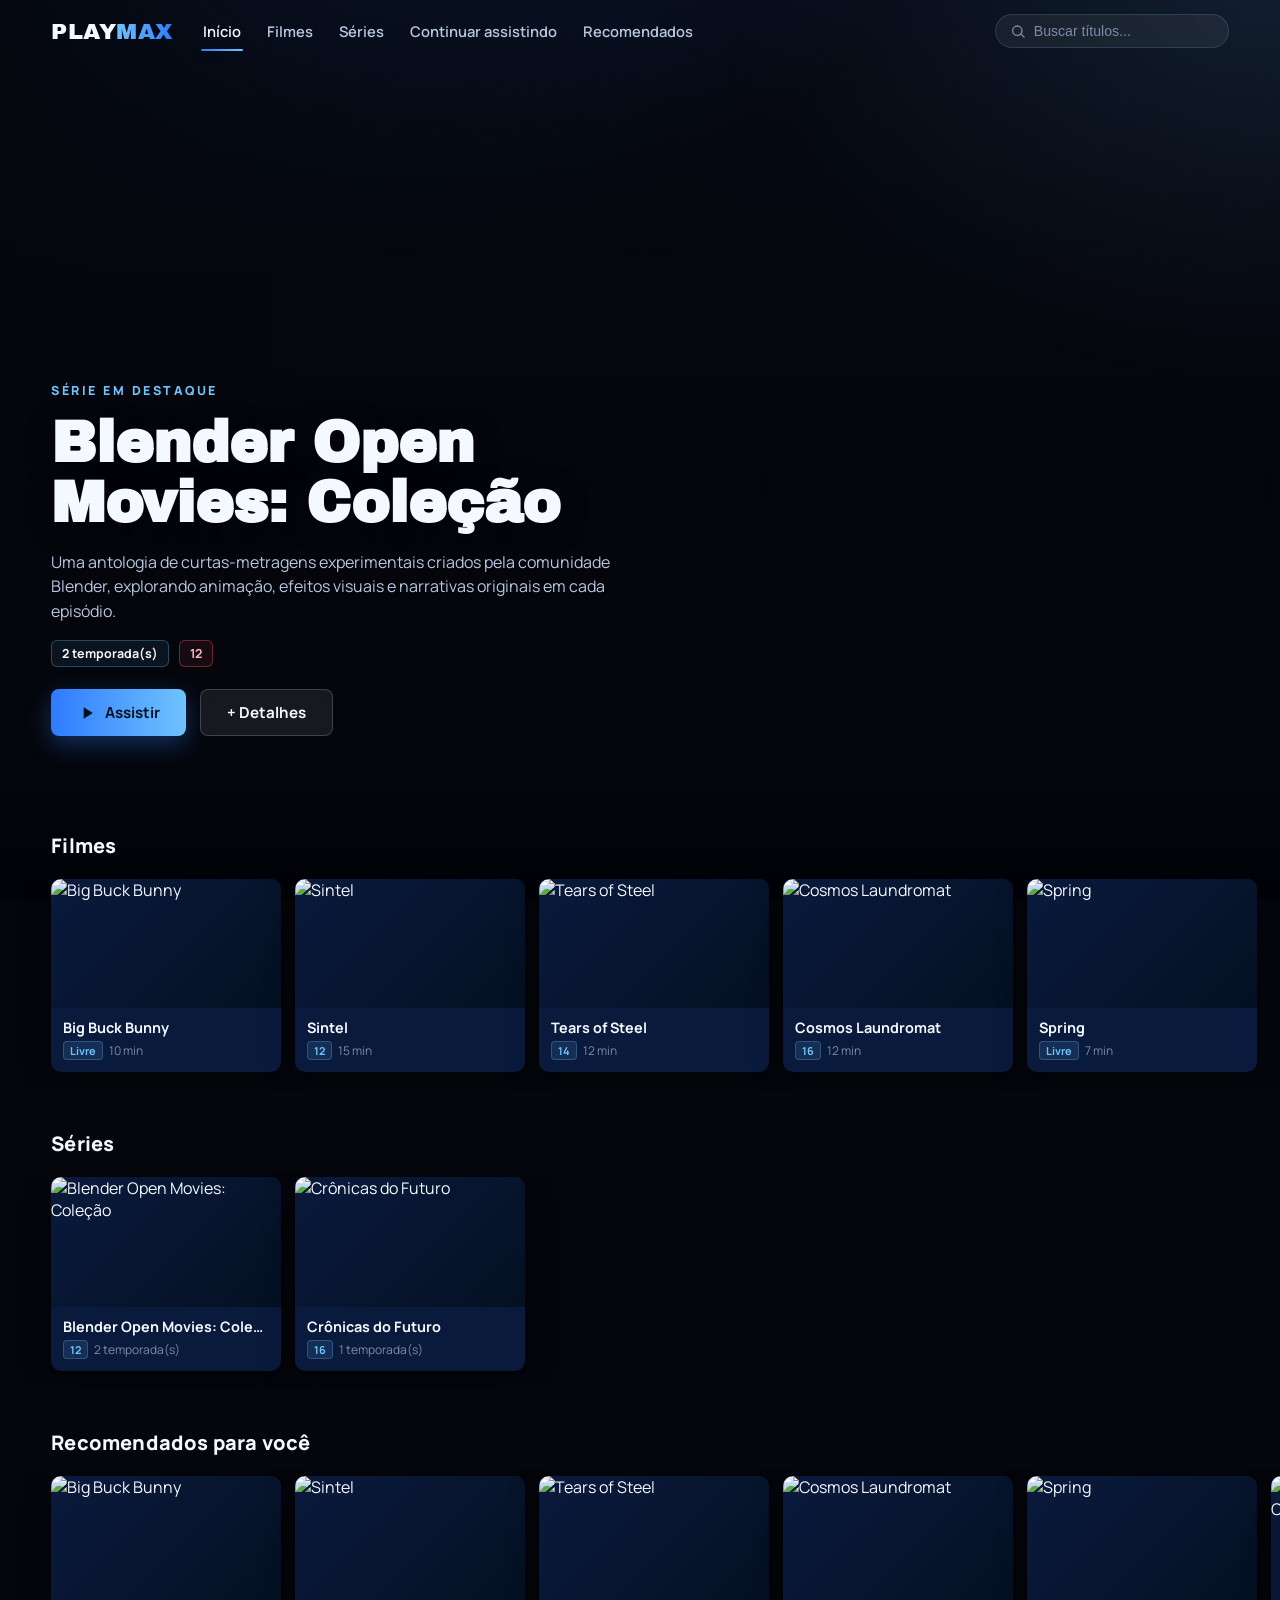
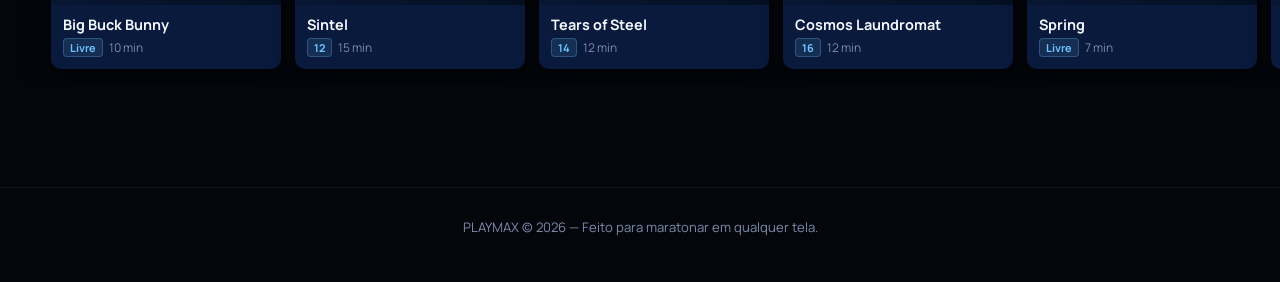
==== index.html @ ffc0e0c7 "Add files via upload" ====
<!DOCTYPE html>
<html lang="pt-BR">
<head>
<meta charset="UTF-8">
<meta name="viewport" content="width=device-width, initial-scale=1.0, viewport-fit=cover">
<title>PLAYMAX — Seu streaming</title>
<link rel="preconnect" href="https://fonts.googleapis.com">
<link rel="preconnect" href="https://fonts.gstatic.com" crossorigin>
<link href="https://fonts.googleapis.com/css2?family=Archivo+Black&family=Manrope:wght@400;500;600;700;800&display=swap" rel="stylesheet">
<link rel="stylesheet" href="style.css">
</head>
<body>

<!-- ===== HEADER ===== -->
<header class="header" id="header">
  <div class="header-inner">
    <div class="logo">PLAY<span>MAX</span></div>

    <nav class="nav" id="mainNav">
      <a href="#" class="nav-link active" data-target="home">Início</a>
      <a href="#" class="nav-link" data-target="filmes">Filmes</a>
      <a href="#" class="nav-link" data-target="series">Séries</a>
      <a href="#" class="nav-link" data-target="continuar">Continuar assistindo</a>
      <a href="#" class="nav-link" data-target="recomendados">Recomendados</a>
    </nav>

    <div class="header-actions">
      <div class="search-box">
        <svg viewBox="0 0 24 24" class="icon-search"><path d="M21 21l-4.35-4.35m1.35-5.15a7 7 0 11-14 0 7 7 0 0114 0z" stroke="currentColor" stroke-width="2" fill="none" stroke-linecap="round"/></svg>
        <input type="text" id="searchInput" placeholder="Buscar títulos...">
      </div>
      <button class="menu-toggle" id="menuToggle" aria-label="Abrir menu">
        <span></span><span></span><span></span>
      </button>
    </div>
  </div>
</header>

<!-- ===== HERO ===== -->
<section class="hero" id="hero">
  <div class="hero-bg" id="heroBg"></div>
  <div class="hero-gradient"></div>
  <div class="hero-content">
    <p class="hero-tag" id="heroTag">EM DESTAQUE</p>
    <h1 class="hero-title" id="heroTitle">Carregando...</h1>
    <p class="hero-desc" id="heroDesc"></p>
    <div class="hero-meta" id="heroMeta"></div>
    <div class="hero-buttons">
      <button class="btn btn-primary" id="heroPlayBtn">
        <svg viewBox="0 0 24 24" width="20" height="20"><path d="M8 5v14l11-7z" fill="currentColor"/></svg>
        Assistir
      </button>
      <button class="btn btn-secondary" id="heroInfoBtn">+ Detalhes</button>
    </div>
  </div>
</section>

<!-- ===== CONTEÚDO PRINCIPAL ===== -->
<main class="main">

  <section class="row-section" id="continuarSection" style="display:none;">
    <h2 class="row-title">Continuar assistindo</h2>
    <div class="row-track" id="rowContinuar"></div>
  </section>

  <section class="row-section" id="filmesSection">
    <h2 class="row-title">Filmes</h2>
    <div class="row-track" id="rowFilmes"></div>
  </section>

  <section class="row-section" id="seriesSection">
    <h2 class="row-title">Séries</h2>
    <div class="row-track" id="rowSeries"></div>
  </section>

  <section class="row-section" id="recomendadosSection">
    <h2 class="row-title">Recomendados para você</h2>
    <div class="row-track" id="rowRecomendados"></div>
  </section>

</main>

<footer class="footer">
  <p>PLAYMAX &copy; 2026 — Feito para maratonar em qualquer tela.</p>
</footer>

<!-- ===== MODAL DE DETALHES ===== -->
<div class="modal-overlay" id="detailModal">
  <div class="modal-box">
    <button class="modal-close" id="closeDetailModal">&times;</button>
    <div class="modal-banner" id="modalBanner"></div>
    <div class="modal-body">
      <h2 id="modalTitle"></h2>
      <div class="hero-meta" id="modalMeta"></div>
      <p id="modalDesc"></p>
      <div class="tags" id="modalTags"></div>

      <button class="btn btn-primary" id="modalPlayBtn">
        <svg viewBox="0 0 24 24" width="18" height="18"><path d="M8 5v14l11-7z" fill="currentColor"/></svg>
        Assistir agora
      </button>

      <div id="seasonsWrap" class="seasons-wrap" style="display:none;">
        <div class="season-selector" id="seasonSelector"></div>
        <div class="episode-list" id="episodeList"></div>
      </div>
    </div>
  </div>
</div>

<!-- ===== PLAYER ===== -->
<div class="player-overlay" id="playerOverlay">
  <div class="player-topbar">
    <button class="player-back" id="playerBack">
      <svg viewBox="0 0 24 24" width="22" height="22"><path d="M15 18l-6-6 6-6" stroke="currentColor" stroke-width="2" fill="none" stroke-linecap="round" stroke-linejoin="round"/></svg>
      Voltar
    </button>
    <span class="player-title" id="playerTitle"></span>
    <button class="player-fullscreen" id="playerFullscreen" title="Tela cheia">
      <svg viewBox="0 0 24 24" width="20" height="20"><path d="M4 9V4h5M20 9V4h-5M4 15v5h5M20 15v5h-5" stroke="currentColor" stroke-width="2" fill="none" stroke-linecap="round" stroke-linejoin="round"/></svg>
    </button>
  </div>
  <div class="player-frame-wrap" id="playerFrameWrap">
    <div id="ytPlayer"></div>
  </div>
</div>

<script src="https://www.youtube.com/iframe_api"></script>
<script src="app.js"></script>
</body>
</html>
---- style.css ----
/* ============================================================
   PLAYMAX — style.css
   Paleta: preto profundo + azuis (claro/escuro) em gradiente
   ============================================================ */

:root{
  --bg-0: #04060c;
  --bg-1: #060a16;
  --blue-dark: #0a1a3d;
  --blue-mid: #1652c4;
  --blue-bright: #2e7bff;
  --blue-light: #6fc3ff;
  --ink-100: #f4f8ff;
  --ink-300: #b9c6e0;
  --ink-500: #7c8bab;
  --danger: #ff4d5e;
  --radius: 10px;
  --radius-lg: 16px;
  --shadow-card: 0 10px 30px rgba(0,0,0,0.45);
  --ease: cubic-bezier(.22,.9,.3,1);
  font-size: 16px;
}

*{ box-sizing: border-box; margin:0; padding:0; }

html, body{
  height:100%;
  background: var(--bg-0);
}

body{
  font-family: 'Manrope', -apple-system, BlinkMacSystemFont, 'Segoe UI', sans-serif;
  color: var(--ink-100);
  background:
    radial-gradient(1200px 600px at 15% -10%, rgba(46,123,255,0.28), transparent 60%),
    radial-gradient(1000px 700px at 100% 0%, rgba(111,195,255,0.14), transparent 55%),
    linear-gradient(180deg, var(--bg-1) 0%, var(--bg-0) 45%, #020308 100%);
  min-height:100vh;
  overflow-x:hidden;
}

img{ display:block; max-width:100%; }
button{ font-family:inherit; cursor:pointer; border:none; }
a{ text-decoration:none; color:inherit; }

::-webkit-scrollbar{ height:8px; width:8px; }
::-webkit-scrollbar-track{ background:transparent; }
::-webkit-scrollbar-thumb{ background: var(--blue-mid); border-radius:8px; }

/* ============ HEADER ============ */
.header{
  position: fixed;
  top:0; left:0; right:0;
  z-index: 500;
  padding: 14px 4vw;
  transition: background .35s var(--ease), backdrop-filter .35s var(--ease), box-shadow .35s var(--ease);
}
.header.scrolled{
  background: rgba(4,6,12,0.85);
  backdrop-filter: blur(14px);
  box-shadow: 0 6px 24px rgba(0,0,0,0.4);
  border-bottom: 1px solid rgba(111,195,255,0.08);
}
.header-inner{
  display:flex;
  align-items:center;
  gap: 28px;
  max-width: 1600px;
  margin: 0 auto;
}
.logo{
  font-family: 'Archivo Black', sans-serif;
  font-size: 1.4rem;
  letter-spacing: 0.5px;
  color: var(--ink-100);
  flex-shrink:0;
}
.logo span{
  background: linear-gradient(90deg, var(--blue-light), var(--blue-bright));
  -webkit-background-clip: text;
  background-clip: text;
  color: transparent;
}
.nav{
  display:flex;
  gap: 22px;
  flex: 1;
}
.nav-link{
  font-size: 0.92rem;
  font-weight: 600;
  color: var(--ink-300);
  padding: 6px 2px;
  position: relative;
  transition: color .2s var(--ease);
  white-space: nowrap;
}
.nav-link::after{
  content:'';
  position:absolute;
  left:0; bottom:-4px;
  width:0; height:2px;
  background: linear-gradient(90deg, var(--blue-bright), var(--blue-light));
  transition: width .25s var(--ease);
  border-radius: 2px;
}
.nav-link:hover, .nav-link.active{ color: var(--ink-100); }
.nav-link.active::after, .nav-link:hover::after{ width:100%; }

.header-actions{
  display:flex;
  align-items:center;
  gap: 14px;
}
.search-box{
  display:flex;
  align-items:center;
  gap:8px;
  background: rgba(255,255,255,0.06);
  border: 1px solid rgba(111,195,255,0.18);
  padding: 8px 14px;
  border-radius: 999px;
  transition: border-color .2s, background .2s;
}
.search-box:focus-within{
  border-color: var(--blue-bright);
  background: rgba(255,255,255,0.09);
}
.icon-search{ width:16px; height:16px; color: var(--ink-500); flex-shrink:0; }
.search-box input{
  background:none;
  border:none;
  outline:none;
  color: var(--ink-100);
  font-size: 0.88rem;
  width: 180px;
}
.search-box input::placeholder{ color: var(--ink-500); }

.menu-toggle{
  display:none;
  flex-direction:column;
  gap:5px;
  background:none;
  padding: 6px;
}
.menu-toggle span{
  width: 22px; height:2px;
  background: var(--ink-100);
  border-radius: 2px;
}

/* ============ HERO ============ */
.hero{
  position: relative;
  height: 88vh;
  min-height: 480px;
  width: 100%;
  overflow: hidden;
  display:flex;
  align-items: flex-end;
}
.hero-bg{
  position:absolute; inset:0;
  background-size: cover;
  background-position: center 25%;
  transition: background-image .6s ease;
  transform: scale(1.02);
}
.hero-gradient{
  position:absolute; inset:0;
  background:
    linear-gradient(180deg, rgba(4,6,12,0.15) 0%, rgba(4,6,12,0.35) 45%, var(--bg-0) 96%),
    linear-gradient(90deg, rgba(4,6,12,0.92) 0%, rgba(4,6,12,0.55) 35%, rgba(4,6,12,0.05) 70%);
}
.hero-content{
  position: relative;
  z-index: 2;
  padding: 0 4vw 56px;
  max-width: 680px;
}
.hero-tag{
  font-size: 0.78rem;
  font-weight: 800;
  letter-spacing: 2.5px;
  color: var(--blue-light);
  margin-bottom: 14px;
}
.hero-title{
  font-family: 'Archivo Black', sans-serif;
  font-size: clamp(2rem, 5vw, 3.6rem);
  line-height: 1.05;
  margin-bottom: 16px;
  text-shadow: 0 4px 24px rgba(0,0,0,0.5);
}
.hero-desc{
  color: var(--ink-300);
  font-size: 1rem;
  line-height: 1.55;
  margin-bottom: 16px;
  max-width: 560px;
}
.hero-meta{
  display:flex;
  align-items:center;
  gap: 10px;
  margin-bottom: 22px;
  flex-wrap: wrap;
}
.meta-badge{
  font-size: 0.78rem;
  font-weight: 700;
  padding: 4px 10px;
  border-radius: 6px;
  border: 1px solid rgba(111,195,255,0.3);
  color: var(--ink-100);
  background: rgba(111,195,255,0.08);
}
.meta-badge.age{
  border-color: rgba(255,77,94,0.4);
  color: #ffb3ba;
  background: rgba(255,77,94,0.08);
}
.hero-buttons{ display:flex; gap: 14px; flex-wrap: wrap; }

.btn{
  display:inline-flex;
  align-items:center;
  gap: 8px;
  padding: 12px 26px;
  border-radius: 8px;
  font-weight: 700;
  font-size: 0.95rem;
  transition: transform .18s var(--ease), box-shadow .18s var(--ease), filter .18s;
}
.btn:active{ transform: scale(0.97); }
.btn-primary{
  background: linear-gradient(90deg, var(--blue-bright), var(--blue-light));
  color: #041022;
  box-shadow: 0 8px 24px rgba(46,123,255,0.35);
}
.btn-primary:hover{ filter: brightness(1.08); box-shadow: 0 10px 30px rgba(46,123,255,0.5); }
.btn-secondary{
  background: rgba(255,255,255,0.08);
  color: var(--ink-100);
  border: 1px solid rgba(255,255,255,0.18);
  backdrop-filter: blur(6px);
}
.btn-secondary:hover{ background: rgba(255,255,255,0.15); }

/* ============ ROWS / CARDS ============ */
.main{ position:relative; z-index:2; padding: 40px 0 60px; }
.row-section{ margin-bottom: 40px; }
.row-title{
  font-size: 1.25rem;
  font-weight: 800;
  padding: 0 4vw;
  margin-bottom: 14px;
  letter-spacing: 0.2px;
}
.row-track{
  display:flex;
  gap: 14px;
  overflow-x: auto;
  padding: 6px 4vw 18px;
  scroll-behavior: smooth;
}
.row-track::-webkit-scrollbar{ height:0; }

.card{
  flex: 0 0 auto;
  width: 230px;
  border-radius: var(--radius);
  overflow: hidden;
  cursor: pointer;
  position: relative;
  background: var(--blue-dark);
  box-shadow: var(--shadow-card);
  transition: transform .28s var(--ease), box-shadow .28s var(--ease);
}
.card:hover{
  transform: translateY(-6px) scale(1.035);
  box-shadow: 0 18px 40px rgba(46,123,255,0.28);
  z-index: 5;
}
.card-img-wrap{
  position: relative;
  width: 100%;
  aspect-ratio: 16/9;
  overflow: hidden;
  background: linear-gradient(135deg, var(--blue-dark), #041022);
}
.card-img-wrap img{
  width:100%; height:100%; object-fit: cover;
  transition: transform .4s var(--ease);
}
.card:hover .card-img-wrap img{ transform: scale(1.08); }
.card-progress{
  position:absolute; left:0; bottom:0; right:0;
  height: 4px;
  background: rgba(255,255,255,0.2);
}
.card-progress-fill{
  height:100%;
  background: linear-gradient(90deg, var(--blue-bright), var(--blue-light));
}
.card-play-icon{
  position:absolute; inset:0;
  display:flex; align-items:center; justify-content:center;
  background: rgba(4,6,12,0.35);
  opacity:0;
  transition: opacity .2s var(--ease);
}
.card:hover .card-play-icon{ opacity:1; }
.card-play-icon svg{ filter: drop-shadow(0 4px 10px rgba(0,0,0,0.6)); }

.card-info{ padding: 10px 12px 12px; }
.card-info h3{
  font-size: 0.9rem;
  font-weight: 700;
  margin-bottom: 4px;
  white-space: nowrap;
  overflow: hidden;
  text-overflow: ellipsis;
}
.card-info .card-sub{
  font-size: 0.75rem;
  color: var(--ink-500);
  display:flex;
  gap: 6px;
  align-items:center;
}
.card-badge{
  font-size: 0.68rem;
  font-weight: 700;
  padding: 1px 6px;
  border-radius: 4px;
  background: rgba(111,195,255,0.12);
  border: 1px solid rgba(111,195,255,0.25);
  color: var(--blue-light);
}

.empty-msg{ color: var(--ink-500); padding: 0 4vw; font-size: 0.9rem; }

/* ============ FOOTER ============ */
.footer{
  text-align:center;
  padding: 30px 20px 46px;
  color: var(--ink-500);
  font-size: 0.82rem;
  border-top: 1px solid rgba(111,195,255,0.08);
}

/* ============ MODAL DETALHES ============ */
.modal-overlay{
  position: fixed; inset:0;
  background: rgba(2,3,8,0.78);
  backdrop-filter: blur(6px);
  display:flex;
  align-items:center;
  justify-content:center;
  z-index: 900;
  opacity:0;
  pointer-events:none;
  transition: opacity .25s var(--ease);
  padding: 20px;
}
.modal-overlay.open{ opacity:1; pointer-events:auto; }
.modal-box{
  background: linear-gradient(180deg, #0a1428, #050914);
  border: 1px solid rgba(111,195,255,0.15);
  border-radius: var(--radius-lg);
  max-width: 720px;
  width: 100%;
  max-height: 88vh;
  overflow-y: auto;
  position: relative;
  transform: translateY(20px) scale(0.98);
  transition: transform .3s var(--ease);
  box-shadow: 0 30px 80px rgba(0,0,0,0.6);
}
.modal-overlay.open .modal-box{ transform: translateY(0) scale(1); }
.modal-close{
  position:absolute; top:14px; right:14px;
  width:36px; height:36px;
  border-radius:50%;
  background: rgba(4,6,12,0.6);
  color: var(--ink-100);
  font-size: 1.4rem;
  line-height:1;
  z-index: 2;
  display:flex; align-items:center; justify-content:center;
}
.modal-banner{
  width:100%;
  aspect-ratio: 16/8;
  background-size: cover;
  background-position: center;
  border-radius: var(--radius-lg) var(--radius-lg) 0 0;
  position: relative;
}
.modal-banner::after{
  content:'';
  position:absolute; inset:0;
  background: linear-gradient(180deg, rgba(5,9,20,0) 40%, #050914 100%);
}
.modal-body{ padding: 4px 26px 30px; }
.modal-body h2{
  font-family:'Archivo Black', sans-serif;
  font-size: 1.6rem;
  margin: 10px 0 10px;
}
.modal-body p{ color: var(--ink-300); line-height: 1.6; margin: 12px 0 18px; font-size: 0.94rem; }

.tags{ display:flex; gap:8px; flex-wrap:wrap; margin-bottom: 18px; }
.tag-pill{
  font-size: 0.72rem;
  font-weight: 700;
  padding: 4px 11px;
  border-radius: 999px;
  background: rgba(46,123,255,0.14);
  border: 1px solid rgba(46,123,255,0.35);
  color: var(--blue-light);
}

.seasons-wrap{ margin-top: 26px; }
.season-selector{
  display:flex; gap:8px; margin-bottom: 14px; flex-wrap:wrap;
}
.season-btn{
  padding: 7px 16px;
  border-radius: 999px;
  background: rgba(255,255,255,0.06);
  color: var(--ink-300);
  font-weight: 700;
  font-size: 0.82rem;
  border: 1px solid rgba(255,255,255,0.1);
  transition: all .2s;
}
.season-btn.active{
  background: linear-gradient(90deg, var(--blue-bright), var(--blue-light));
  color: #041022;
  border-color: transparent;
}
.episode-list{ display:flex; flex-direction:column; gap: 10px; }
.episode-item{
  display:flex; gap: 12px;
  padding: 10px;
  border-radius: 10px;
  background: rgba(255,255,255,0.04);
  border: 1px solid rgba(255,255,255,0.06);
  cursor:pointer;
  transition: background .2s;
  align-items:center;
}
.episode-item:hover{ background: rgba(111,195,255,0.1); }
.episode-item.watched{ border-color: rgba(111,195,255,0.35); }
.episode-thumb{
  width: 100px; flex-shrink:0;
  aspect-ratio: 16/9;
  border-radius: 6px;
  overflow:hidden;
  position: relative;
  background: var(--blue-dark);
}
.episode-thumb img{ width:100%; height:100%; object-fit:cover; }
.episode-num{
  position:absolute; top:4px; left:4px;
  font-size: 0.65rem; font-weight:800;
  background: rgba(4,6,12,0.75);
  padding: 1px 6px; border-radius:4px;
}
.episode-meta h4{ font-size: 0.88rem; margin-bottom: 3px; }
.episode-meta p{ font-size: 0.76rem; color: var(--ink-500); margin:0; line-height:1.4; }
.episode-check{
  margin-left:auto;
  color: var(--blue-light);
  font-size: 1.1rem;
  flex-shrink:0;
}

/* ============ PLAYER ============ */
.player-overlay{
  position: fixed; inset:0;
  background: #000;
  z-index: 1000;
  display:none;
  flex-direction:column;
}
.player-overlay.open{ display:flex; }
.player-topbar{
  display:flex;
  align-items:center;
  justify-content:space-between;
  padding: 14px 18px;
  background: linear-gradient(180deg, rgba(0,0,0,0.85), transparent);
  position:absolute; top:0; left:0; right:0;
  z-index: 5;
}
.player-back, .player-fullscreen{
  display:flex; align-items:center; gap:6px;
  background: rgba(255,255,255,0.08);
  color:#fff;
  padding: 8px 14px;
  border-radius: 8px;
  font-weight:700;
  font-size: 0.85rem;
}
.player-fullscreen{ padding: 8px; }
.player-title{
  font-weight:700;
  font-size: 0.92rem;
  text-align:center;
  flex:1;
  padding: 0 12px;
  overflow:hidden;
  text-overflow:ellipsis;
  white-space:nowrap;
}
.player-frame-wrap{
  flex:1;
  position: relative;
  background:#000;
}
#ytPlayer, .player-frame-wrap iframe{
  position:absolute; inset:0;
  width:100%; height:100%;
  border:0;
}

/* ============ RESPONSIVE ============ */
@media (max-width: 900px){
  .nav{
    position: fixed;
    top: 64px; right: -100%;
    flex-direction: column;
    background: rgba(4,6,12,0.97);
    backdrop-filter: blur(16px);
    width: 240px;
    height: calc(100vh - 64px);
    padding: 26px 22px;
    gap: 22px;
    transition: right .3s var(--ease);
    border-left: 1px solid rgba(111,195,255,0.1);
  }
  .nav.open{ right:0; }
  .menu-toggle{ display:flex; }
  .search-box{ display:none; }
  .header-inner{ gap: 12px; }
  .card{ width: 180px; }
  .hero{ height: 78vh; }
}

@media (max-width: 560px){
  .card{ width: 150px; }
  .row-title{ font-size: 1.05rem; }
  .hero-content{ padding: 0 5vw 40px; }
  .btn{ padding: 11px 20px; font-size: 0.88rem; }
  .modal-body h2{ font-size: 1.3rem; }
  .episode-thumb{ width: 76px; }
}

/* Rotação sugerida em tela cheia no celular (retrato) */
.rotate-hint{
  position: fixed; inset:0;
  background: rgba(0,0,0,0.9);
  color:#fff;
  z-index: 1200;
  display:none;
  align-items:center;
  justify-content:center;
  flex-direction:column;
  gap: 14px;
  text-align:center;
  padding: 20px;
}
.rotate-hint.show{ display:flex; }
.rotate-hint svg{ animation: rotatePulse 1.6s ease-in-out infinite; }
@keyframes rotatePulse{
  0%,100%{ transform: rotate(0deg); }
  50%{ transform: rotate(90deg); }
}
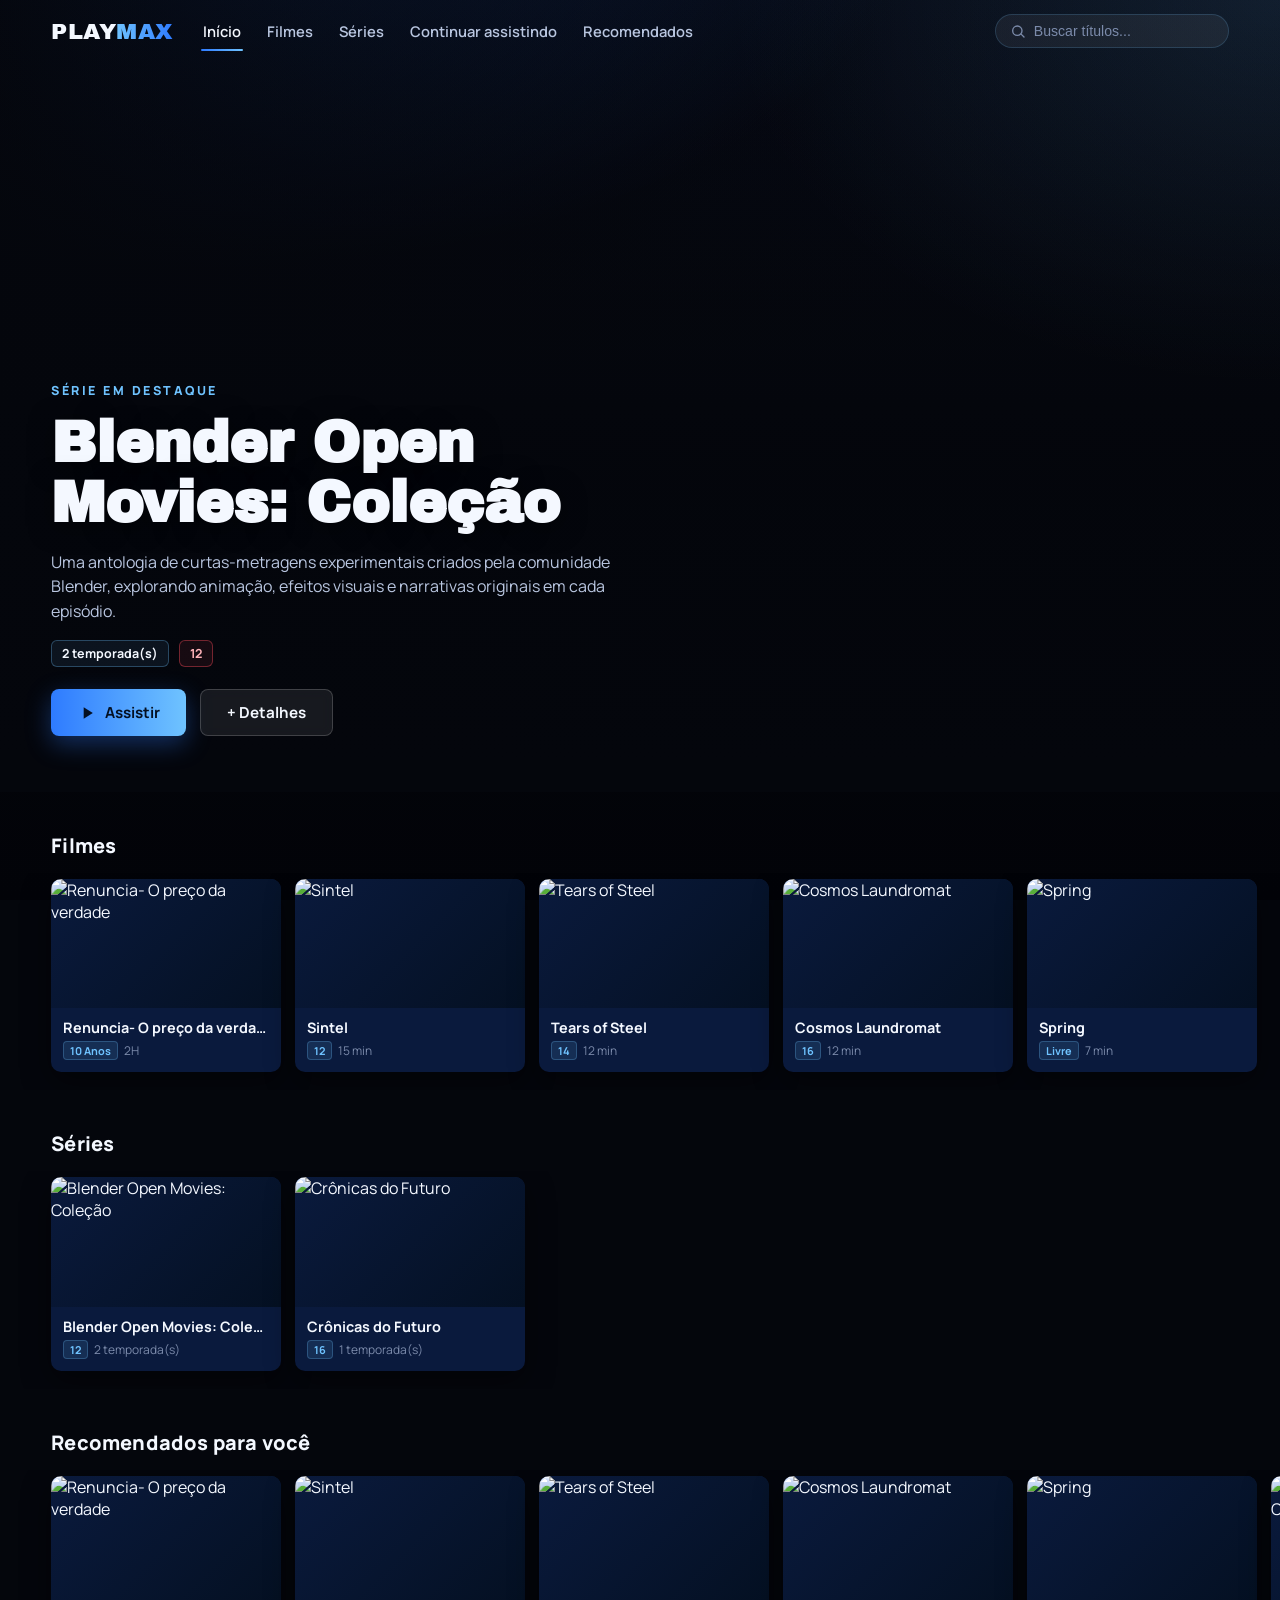
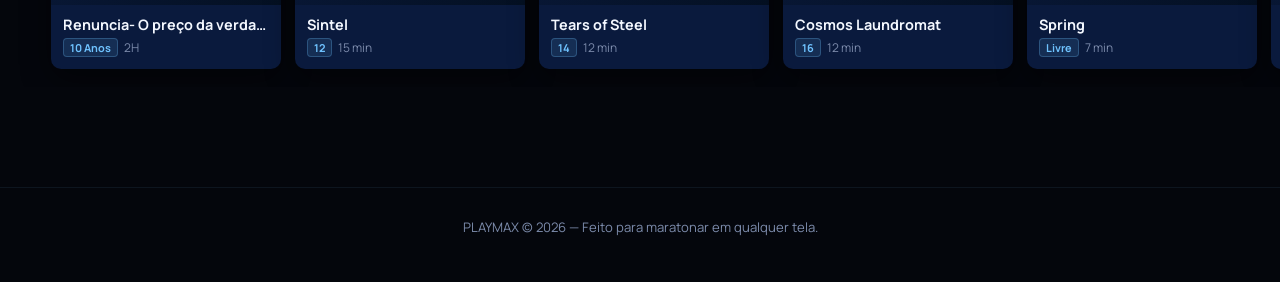
==== commit 80381934: "Add files via upload" ====
--- a/index.html
+++ b/index.html
@@ -126,6 +126,7 @@
 </div>
 
 <script src="https://www.youtube.com/iframe_api"></script>
+<script src="data.js"></script>
 <script src="app.js"></script>
 </body>
 </html>
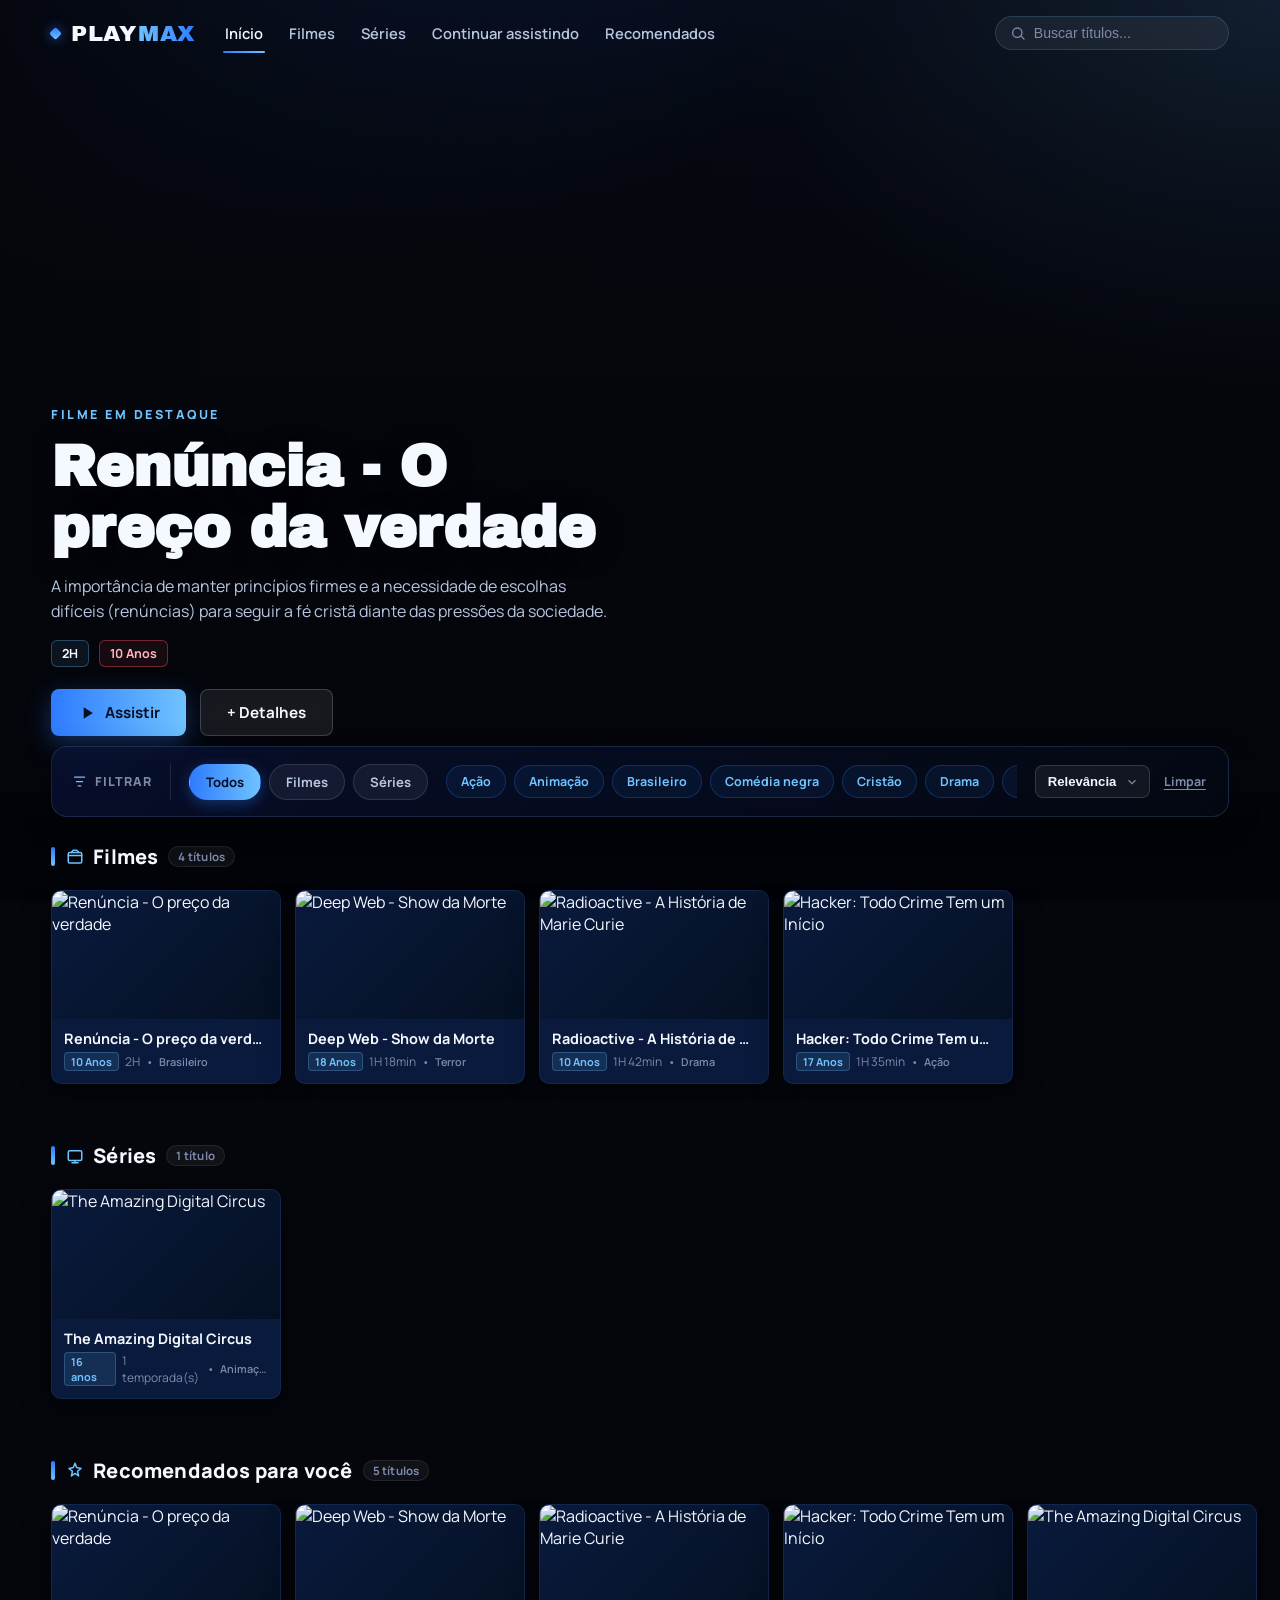
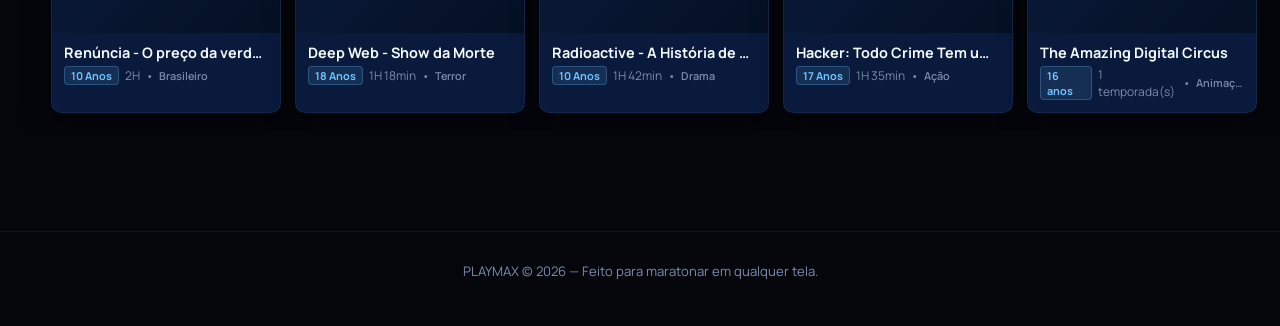
==== commit 1343537e: "Add files via upload" ====
--- a/index.html
+++ b/index.html
@@ -55,26 +55,67 @@
   </div>
 </section>
 
+<!-- ===== FILTROS ===== -->
+<section class="filter-bar" id="filterBar" aria-label="Filtros do catálogo">
+  <div class="filter-inner">
+    <span class="filter-label">
+      <svg viewBox="0 0 24 24" fill="none" stroke="currentColor" stroke-width="2" stroke-linecap="round" stroke-linejoin="round"><path d="M4 5h16M7 12h10M10 19h4"/></svg>
+      Filtrar
+    </span>
+    <div class="filter-divider"></div>
+    <div class="filter-group filter-types" id="filterTypes">
+      <button class="filter-pill active" data-tipo="todos">Todos</button>
+      <button class="filter-pill" data-tipo="filme">Filmes</button>
+      <button class="filter-pill" data-tipo="serie">Séries</button>
+    </div>
+    <div class="filter-genres" id="filterGenres"></div>
+    <div class="filter-sort">
+      <select id="sortSelect" class="sort-select" aria-label="Ordenar catálogo">
+        <option value="padrao">Relevância</option>
+        <option value="az">Título A–Z</option>
+        <option value="za">Título Z–A</option>
+      </select>
+      <button class="filter-clear" id="filterClear">Limpar</button>
+    </div>
+  </div>
+</section>
+
 <!-- ===== CONTEÚDO PRINCIPAL ===== -->
 <main class="main">
 
   <section class="row-section" id="continuarSection" style="display:none;">
-    <h2 class="row-title">Continuar assistindo</h2>
+    <h2 class="row-title">
+      <svg class="row-title-icon" viewBox="0 0 24 24" fill="none" stroke="currentColor" stroke-width="2" stroke-linecap="round" stroke-linejoin="round"><circle cx="12" cy="12" r="9"/><path d="M12 7v5l3 3"/></svg>
+      <span class="row-title-text">Continuar assistindo</span>
+      <span class="row-count" id="countContinuar"></span>
+    </h2>
     <div class="row-track" id="rowContinuar"></div>
   </section>
 
   <section class="row-section" id="filmesSection">
-    <h2 class="row-title">Filmes</h2>
+    <h2 class="row-title">
+      <svg class="row-title-icon" viewBox="0 0 24 24" fill="none" stroke="currentColor" stroke-width="2" stroke-linecap="round" stroke-linejoin="round"><rect x="3" y="6" width="18" height="14" rx="2"/><path d="M7 6l2.5-3h5L17 6M3 10h18"/></svg>
+      <span class="row-title-text">Filmes</span>
+      <span class="row-count" id="countFilmes"></span>
+    </h2>
     <div class="row-track" id="rowFilmes"></div>
   </section>
 
   <section class="row-section" id="seriesSection">
-    <h2 class="row-title">Séries</h2>
+    <h2 class="row-title">
+      <svg class="row-title-icon" viewBox="0 0 24 24" fill="none" stroke="currentColor" stroke-width="2" stroke-linecap="round" stroke-linejoin="round"><rect x="3" y="5" width="18" height="13" rx="2"/><path d="M8 21h8M12 18v3"/></svg>
+      <span class="row-title-text">Séries</span>
+      <span class="row-count" id="countSeries"></span>
+    </h2>
     <div class="row-track" id="rowSeries"></div>
   </section>
 
   <section class="row-section" id="recomendadosSection">
-    <h2 class="row-title">Recomendados para você</h2>
+    <h2 class="row-title">
+      <svg class="row-title-icon" viewBox="0 0 24 24" fill="none" stroke="currentColor" stroke-width="2" stroke-linecap="round" stroke-linejoin="round"><path d="M12 3l2.2 5.6L20 10l-4.6 3.7L16.8 20 12 16.6 7.2 20l1.4-6.3L4 10l5.8-1.4L12 3z"/></svg>
+      <span class="row-title-text">Recomendados para você</span>
+      <span class="row-count" id="countRecomendados"></span>
+    </h2>
     <div class="row-track" id="rowRecomendados"></div>
   </section>
 
@@ -126,7 +167,6 @@
 </div>
 
 <script src="https://www.youtube.com/iframe_api"></script>
-<script src="data.js"></script>
 <script src="app.js"></script>
 </body>
-</html>
+</html>
--- a/style.css
+++ b/style.css
@@ -52,14 +52,16 @@
   position: fixed;
   top:0; left:0; right:0;
   z-index: 500;
-  padding: 14px 4vw;
-  transition: background .35s var(--ease), backdrop-filter .35s var(--ease), box-shadow .35s var(--ease);
+  padding: 16px 4vw;
+  transition: background .35s var(--ease), backdrop-filter .35s var(--ease), box-shadow .35s var(--ease), padding .35s var(--ease);
+  border-bottom: 1px solid transparent;
 }
 .header.scrolled{
   background: rgba(4,6,12,0.85);
   backdrop-filter: blur(14px);
   box-shadow: 0 6px 24px rgba(0,0,0,0.4);
-  border-bottom: 1px solid rgba(111,195,255,0.08);
+  border-bottom: 1px solid rgba(111,195,255,0.1);
+  padding: 11px 4vw;
 }
 .header-inner{
   display:flex;
@@ -73,6 +75,19 @@
   font-size: 1.4rem;
   letter-spacing: 0.5px;
   color: var(--ink-100);
+  flex-shrink:0;
+  display:flex;
+  align-items:center;
+  gap:2px;
+}
+.logo::before{
+  content:'';
+  width:9px; height:9px;
+  border-radius: 2px;
+  margin-right:9px;
+  background: linear-gradient(135deg, var(--blue-bright), var(--blue-light));
+  box-shadow: 0 0 12px rgba(46,123,255,0.7);
+  transform: rotate(45deg);
   flex-shrink:0;
 }
 .logo span{
@@ -120,11 +135,12 @@
   border: 1px solid rgba(111,195,255,0.18);
   padding: 8px 14px;
   border-radius: 999px;
-  transition: border-color .2s, background .2s;
+  transition: border-color .2s var(--ease), background .2s var(--ease), box-shadow .2s var(--ease);
 }
 .search-box:focus-within{
   border-color: var(--blue-bright);
   background: rgba(255,255,255,0.09);
+  box-shadow: 0 0 0 4px rgba(46,123,255,0.14);
 }
 .icon-search{ width:16px; height:16px; color: var(--ink-500); flex-shrink:0; }
 .search-box input{
@@ -248,14 +264,166 @@
 }
 .btn-secondary:hover{ background: rgba(255,255,255,0.15); }
 
+/* ============ FILTROS ============ */
+.filter-bar{
+  position: relative;
+  z-index: 3;
+  padding: 0 4vw 8px;
+  margin-top: -46px;
+}
+.filter-inner{
+  max-width: 1600px;
+  margin: 0 auto;
+  display:flex;
+  align-items:center;
+  gap: 18px;
+  flex-wrap: wrap;
+  background: linear-gradient(135deg, rgba(10,20,61,0.62), rgba(5,9,20,0.82));
+  border: 1px solid rgba(111,195,255,0.16);
+  backdrop-filter: blur(18px);
+  border-radius: var(--radius-lg);
+  padding: 16px 20px;
+  box-shadow: var(--shadow-card);
+}
+.filter-label{
+  display:flex;
+  align-items:center;
+  gap:8px;
+  font-size: 0.78rem;
+  font-weight: 800;
+  letter-spacing: 1px;
+  text-transform: uppercase;
+  color: var(--ink-500);
+  flex-shrink:0;
+}
+.filter-label svg{ width:15px; height:15px; color: var(--blue-light); flex-shrink:0; }
+.filter-divider{
+  width:1px; align-self:stretch;
+  background: rgba(255,255,255,0.1);
+  flex-shrink:0;
+}
+.filter-group.filter-types{
+  display:flex; gap:8px; flex-shrink:0;
+}
+.filter-pill{
+  padding: 8px 16px;
+  border-radius: 999px;
+  background: rgba(255,255,255,0.06);
+  border: 1px solid rgba(255,255,255,0.12);
+  color: var(--ink-300);
+  font-weight: 700;
+  font-size: 0.82rem;
+  white-space: nowrap;
+  transition: all .2s var(--ease);
+}
+.filter-pill:hover{ background: rgba(255,255,255,0.12); color: var(--ink-100); }
+.filter-pill.active{
+  background: linear-gradient(90deg, var(--blue-bright), var(--blue-light));
+  color: #041022;
+  border-color: transparent;
+  box-shadow: 0 4px 14px rgba(46,123,255,0.35);
+}
+.filter-genres{
+  display:flex;
+  gap:8px;
+  overflow-x: auto;
+  flex: 1;
+  min-width: 140px;
+  padding: 2px 0;
+  scroll-behavior: smooth;
+}
+.filter-genres::-webkit-scrollbar{ height:0; }
+.genre-chip{
+  padding: 7px 14px;
+  border-radius: 999px;
+  background: rgba(46,123,255,0.08);
+  border: 1px solid rgba(46,123,255,0.28);
+  color: var(--blue-light);
+  font-size: 0.78rem;
+  font-weight: 700;
+  white-space: nowrap;
+  flex-shrink:0;
+  transition: all .2s var(--ease);
+}
+.genre-chip:hover{ background: rgba(46,123,255,0.2); }
+.genre-chip.active{
+  background: linear-gradient(90deg, var(--blue-bright), var(--blue-light));
+  color: #041022;
+  border-color: transparent;
+  box-shadow: 0 4px 14px rgba(46,123,255,0.35);
+}
+.filter-sort{
+  display:flex;
+  align-items:center;
+  gap: 12px;
+  flex-shrink:0;
+  margin-left: auto;
+}
+.sort-select{
+  appearance:none;
+  -webkit-appearance:none;
+  background: rgba(255,255,255,0.06) url('data:image/svg+xml;utf8,<svg xmlns="http://www.w3.org/2000/svg" viewBox="0 0 24 24" fill="none" stroke="%237c8bab" stroke-width="2"><path d="M6 9l6 6 6-6"/></svg>') no-repeat right 10px center / 14px;
+  border: 1px solid rgba(255,255,255,0.14);
+  color: var(--ink-100);
+  padding: 8px 32px 8px 12px;
+  border-radius: 8px;
+  font-size: 0.82rem;
+  font-weight: 600;
+  outline: none;
+  transition: border-color .2s var(--ease);
+}
+.sort-select:focus{ border-color: var(--blue-bright); }
+.sort-select option{ background: var(--bg-1); color: var(--ink-100); }
+.filter-clear{
+  background: none;
+  color: var(--ink-500);
+  font-size: 0.78rem;
+  font-weight: 700;
+  padding: 6px 2px;
+  text-decoration: underline;
+  text-underline-offset: 3px;
+  transition: color .2s var(--ease);
+  white-space: nowrap;
+}
+.filter-clear:hover{ color: var(--danger); }
+
 /* ============ ROWS / CARDS ============ */
-.main{ position:relative; z-index:2; padding: 40px 0 60px; }
+.main{ position:relative; z-index:2; padding: 18px 0 60px; }
 .row-section{ margin-bottom: 40px; }
 .row-title{
+  display:flex;
+  align-items:center;
   font-size: 1.25rem;
   font-weight: 800;
   padding: 0 4vw;
   margin-bottom: 14px;
+  letter-spacing: 0.2px;
+}
+.row-title::before{
+  content:'';
+  display:inline-block;
+  width:4px;
+  height: 0.95em;
+  margin-right: 11px;
+  border-radius: 2px;
+  background: linear-gradient(180deg, var(--blue-bright), var(--blue-light));
+  flex-shrink:0;
+}
+.row-title-icon{
+  width: 18px; height: 18px;
+  margin-right: 9px;
+  color: var(--blue-light);
+  flex-shrink:0;
+}
+.row-count{
+  margin-left: 10px;
+  font-size: 0.72rem;
+  font-weight: 700;
+  color: var(--ink-500);
+  background: rgba(255,255,255,0.05);
+  border: 1px solid rgba(255,255,255,0.08);
+  padding: 2px 9px;
+  border-radius: 999px;
   letter-spacing: 0.2px;
 }
 .row-track{
@@ -275,12 +443,14 @@
   cursor: pointer;
   position: relative;
   background: var(--blue-dark);
+  border: 1px solid rgba(111,195,255,0.08);
   box-shadow: var(--shadow-card);
-  transition: transform .28s var(--ease), box-shadow .28s var(--ease);
+  transition: transform .28s var(--ease), box-shadow .28s var(--ease), border-color .28s var(--ease);
 }
 .card:hover{
   transform: translateY(-6px) scale(1.035);
   box-shadow: 0 18px 40px rgba(46,123,255,0.28);
+  border-color: rgba(111,195,255,0.35);
   z-index: 5;
 }
 .card-img-wrap{
@@ -339,8 +509,25 @@
   border: 1px solid rgba(111,195,255,0.25);
   color: var(--blue-light);
 }
-
-.empty-msg{ color: var(--ink-500); padding: 0 4vw; font-size: 0.9rem; }
+.card-tag{
+  font-size: 0.68rem;
+  font-weight: 600;
+  color: var(--ink-500);
+  white-space: nowrap;
+  overflow:hidden;
+  text-overflow:ellipsis;
+}
+.card-tag::before{ content:'•'; margin-right:6px; color: var(--ink-500); }
+
+.empty-msg{
+  color: var(--ink-500);
+  padding: 18px 20px;
+  font-size: 0.9rem;
+  border: 1px dashed rgba(111,195,255,0.18);
+  border-radius: var(--radius);
+  margin: 0 4vw;
+  text-align:center;
+}
 
 /* ============ FOOTER ============ */
 .footer{
@@ -409,6 +596,18 @@
   font-family:'Archivo Black', sans-serif;
   font-size: 1.6rem;
   margin: 10px 0 10px;
+  display:flex;
+  align-items:center;
+}
+.modal-body h2::before{
+  content:'';
+  display:inline-block;
+  width:5px;
+  height: 0.85em;
+  margin-right: 12px;
+  border-radius: 2px;
+  background: linear-gradient(180deg, var(--blue-bright), var(--blue-light));
+  flex-shrink:0;
 }
 .modal-body p{ color: var(--ink-300); line-height: 1.6; margin: 12px 0 18px; font-size: 0.94rem; }
 
@@ -549,6 +748,12 @@
   .header-inner{ gap: 12px; }
   .card{ width: 180px; }
   .hero{ height: 78vh; }
+
+  .filter-bar{ margin-top: -30px; padding: 0 4vw 4px; }
+  .filter-inner{ align-items: stretch; }
+  .filter-label{ display:none; }
+  .filter-divider{ display:none; }
+  .filter-sort{ margin-left: 0; width:100%; justify-content:space-between; }
 }
 
 @media (max-width: 560px){
@@ -558,6 +763,13 @@
   .btn{ padding: 11px 20px; font-size: 0.88rem; }
   .modal-body h2{ font-size: 1.3rem; }
   .episode-thumb{ width: 76px; }
+
+  .filter-bar{ margin-top: -20px; padding: 0 5vw 4px; }
+  .filter-inner{ padding: 14px; border-radius: var(--radius); gap: 12px; }
+  .filter-pill{ padding: 7px 13px; font-size: 0.78rem; }
+  .sort-select{ flex:1; }
+  .row-title{ flex-wrap: wrap; row-gap: 4px; }
+  .row-count{ font-size: 0.68rem; }
 }
 
 /* Rotação sugerida em tela cheia no celular (retrato) */
@@ -579,6 +791,4 @@
 @keyframes rotatePulse{
   0%,100%{ transform: rotate(0deg); }
   50%{ transform: rotate(90deg); }
-}
-
-
+}
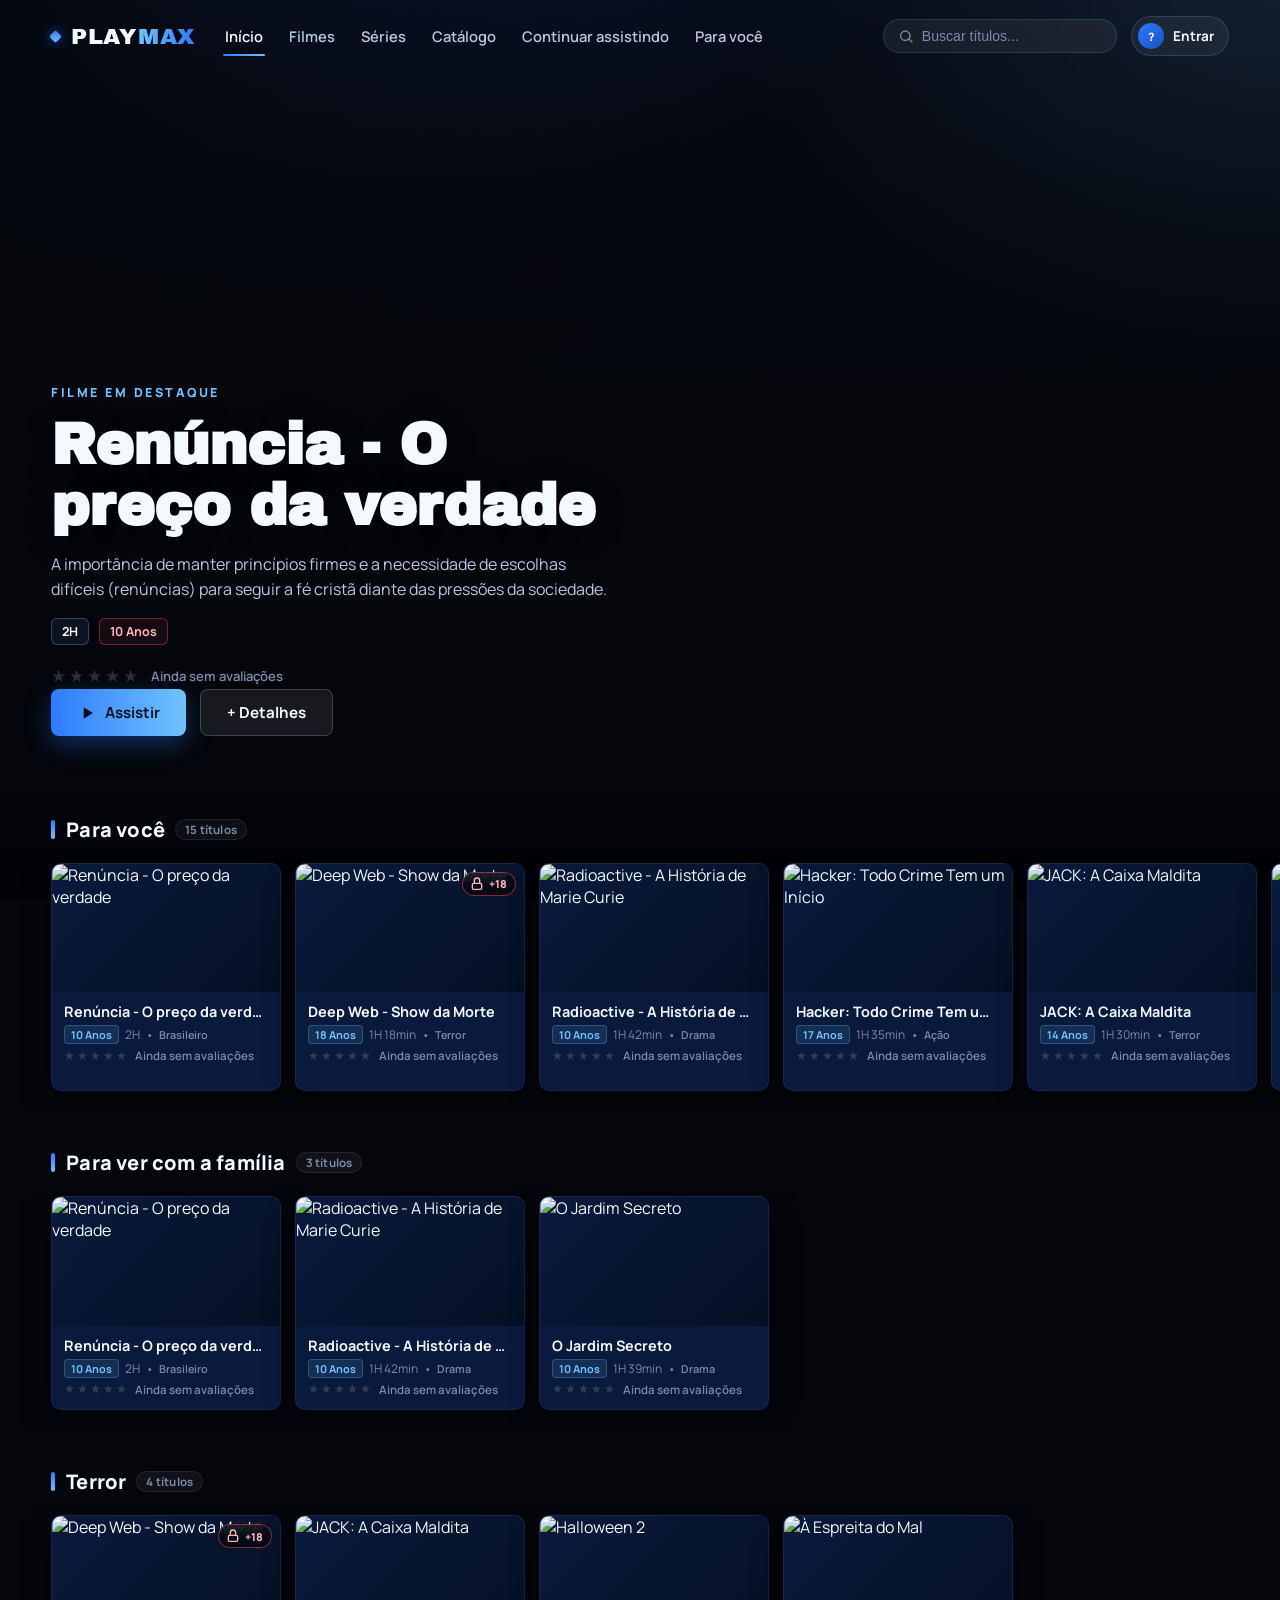
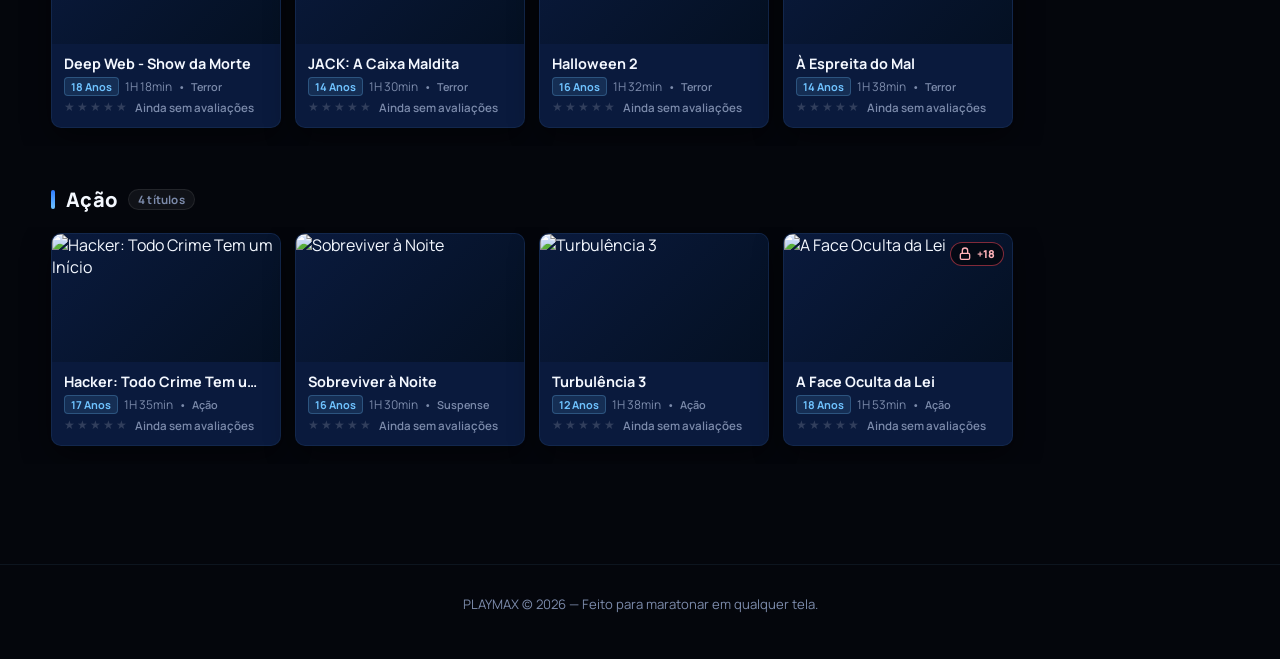
==== commit 3d25469a: "Add files via upload" ====
--- a/index.html
+++ b/index.html
@@ -3,6 +3,7 @@
 <head>
 <meta charset="UTF-8">
 <meta name="viewport" content="width=device-width, initial-scale=1.0, viewport-fit=cover">
+<meta name="google-site-verification" content="bizHLzEL_yWnrSaZVUYmzspK3A3iecHJDueAfn7n36A" />
 <title>PLAYMAX — Seu streaming</title>
 <link rel="preconnect" href="https://fonts.googleapis.com">
 <link rel="preconnect" href="https://fonts.gstatic.com" crossorigin>
@@ -20,8 +21,10 @@
       <a href="#" class="nav-link active" data-target="home">Início</a>
       <a href="#" class="nav-link" data-target="filmes">Filmes</a>
       <a href="#" class="nav-link" data-target="series">Séries</a>
+      <a href="#" class="nav-link" data-target="catalogo">Catálogo</a>
       <a href="#" class="nav-link" data-target="continuar">Continuar assistindo</a>
-      <a href="#" class="nav-link" data-target="recomendados">Recomendados</a>
+      <a href="#" class="nav-link" data-target="recomendados">Para você</a>
+      <a href="#" class="nav-link" data-target="conta" id="navConta" style="display:none;">Minha conta</a>
     </nav>
 
     <div class="header-actions">
@@ -29,12 +32,76 @@
         <svg viewBox="0 0 24 24" class="icon-search"><path d="M21 21l-4.35-4.35m1.35-5.15a7 7 0 11-14 0 7 7 0 0114 0z" stroke="currentColor" stroke-width="2" fill="none" stroke-linecap="round"/></svg>
         <input type="text" id="searchInput" placeholder="Buscar títulos...">
       </div>
+      <button class="account-btn" id="accountBtn">
+        <span class="account-avatar" id="accountAvatar">?</span>
+        <span class="account-label" id="accountLabel">Entrar</span>
+      </button>
       <button class="menu-toggle" id="menuToggle" aria-label="Abrir menu">
         <span></span><span></span><span></span>
       </button>
     </div>
   </div>
 </header>
+
+<!-- ===== MODAL DE CONTA ===== -->
+<div class="modal-overlay auth-overlay" id="authModal">
+  <div class="modal-box auth-box">
+    <button class="modal-close" id="closeAuthModal">&times;</button>
+    <p class="auth-age-notice" id="authAgeNotice" style="display:none;">🔒 Este título é para maiores de 18 anos. Entre ou crie uma conta para assistir.</p>
+
+    <div class="auth-tabs">
+      <button class="auth-tab active" data-tab="login" id="tabLogin">Entrar</button>
+      <button class="auth-tab" data-tab="cadastro" id="tabCadastro">Criar conta</button>
+    </div>
+
+    <div class="auth-panel" id="painelLogin">
+      <h2 class="auth-title">Bem-vindo de volta</h2>
+      <p class="auth-sub">Entre para avaliar títulos e sincronizar seu perfil.</p>
+      <form id="formLogin" class="auth-form" autocomplete="on">
+        <label class="auth-field">
+          <span>E-mail</span>
+          <input type="email" id="loginEmail" required placeholder="voce@email.com" autocomplete="email">
+        </label>
+        <label class="auth-field">
+          <span>Senha</span>
+          <input type="password" id="loginSenha" required placeholder="••••••••" autocomplete="current-password" minlength="6">
+        </label>
+        <p class="auth-error" id="loginErro"></p>
+        <button type="submit" class="btn btn-primary auth-submit" id="loginSubmitBtn">Entrar</button>
+      </form>
+    </div>
+
+    <div class="auth-panel" id="painelCadastro" style="display:none;">
+      <h2 class="auth-title">Criar sua conta</h2>
+      <p class="auth-sub">Leva menos de um minuto.</p>
+      <form id="formCadastro" class="auth-form" autocomplete="on">
+        <label class="auth-field">
+          <span>E-mail</span>
+          <input type="email" id="cadEmail" required placeholder="voce@email.com" autocomplete="email">
+        </label>
+        <label class="auth-field">
+          <span>Senha</span>
+          <input type="password" id="cadSenha" required placeholder="Mínimo 6 caracteres" autocomplete="new-password" minlength="6">
+        </label>
+        <label class="auth-field">
+          <span>Confirmar senha</span>
+          <input type="password" id="cadSenhaConfirma" required placeholder="Repita a senha" autocomplete="new-password" minlength="6">
+        </label>
+        <p class="auth-error" id="cadErro"></p>
+        <button type="submit" class="btn btn-primary auth-submit" id="cadSubmitBtn">Criar conta</button>
+      </form>
+    </div>
+
+    <div class="auth-panel" id="painelPerfil" style="display:none;">
+      <h2 class="auth-title">Sua conta</h2>
+      <div class="auth-profile">
+        <span class="account-avatar account-avatar-lg" id="perfilAvatar">?</span>
+        <p class="auth-profile-email" id="perfilEmail"></p>
+      </div>
+      <button class="btn btn-secondary auth-submit" id="logoutBtn">Sair da conta</button>
+    </div>
+  </div>
+</div>
 
 <!-- ===== HERO ===== -->
 <section class="hero" id="hero">
@@ -45,37 +112,13 @@
     <h1 class="hero-title" id="heroTitle">Carregando...</h1>
     <p class="hero-desc" id="heroDesc"></p>
     <div class="hero-meta" id="heroMeta"></div>
+    <div class="hero-rating" id="heroRating"></div>
     <div class="hero-buttons">
       <button class="btn btn-primary" id="heroPlayBtn">
         <svg viewBox="0 0 24 24" width="20" height="20"><path d="M8 5v14l11-7z" fill="currentColor"/></svg>
         Assistir
       </button>
       <button class="btn btn-secondary" id="heroInfoBtn">+ Detalhes</button>
-    </div>
-  </div>
-</section>
-
-<!-- ===== FILTROS ===== -->
-<section class="filter-bar" id="filterBar" aria-label="Filtros do catálogo">
-  <div class="filter-inner">
-    <span class="filter-label">
-      <svg viewBox="0 0 24 24" fill="none" stroke="currentColor" stroke-width="2" stroke-linecap="round" stroke-linejoin="round"><path d="M4 5h16M7 12h10M10 19h4"/></svg>
-      Filtrar
-    </span>
-    <div class="filter-divider"></div>
-    <div class="filter-group filter-types" id="filterTypes">
-      <button class="filter-pill active" data-tipo="todos">Todos</button>
-      <button class="filter-pill" data-tipo="filme">Filmes</button>
-      <button class="filter-pill" data-tipo="serie">Séries</button>
-    </div>
-    <div class="filter-genres" id="filterGenres"></div>
-    <div class="filter-sort">
-      <select id="sortSelect" class="sort-select" aria-label="Ordenar catálogo">
-        <option value="padrao">Relevância</option>
-        <option value="az">Título A–Z</option>
-        <option value="za">Título Z–A</option>
-      </select>
-      <button class="filter-clear" id="filterClear">Limpar</button>
     </div>
   </div>
 </section>
@@ -92,31 +135,113 @@
     <div class="row-track" id="rowContinuar"></div>
   </section>
 
-  <section class="row-section" id="filmesSection">
-    <h2 class="row-title">
-      <svg class="row-title-icon" viewBox="0 0 24 24" fill="none" stroke="currentColor" stroke-width="2" stroke-linecap="round" stroke-linejoin="round"><rect x="3" y="6" width="18" height="14" rx="2"/><path d="M7 6l2.5-3h5L17 6M3 10h18"/></svg>
-      <span class="row-title-text">Filmes</span>
-      <span class="row-count" id="countFilmes"></span>
-    </h2>
-    <div class="row-track" id="rowFilmes"></div>
+  <!-- Linhas dinâmicas estilo Netflix: Para você, gêneros (ex: Terror), família, semelhantes... -->
+  <div class="rows-home" id="rowsHome"></div>
+
+  <!-- ===== PÁGINA DE CATÁLOGO COMPLETO ===== -->
+  <section class="catalog-page" id="catalogoSection" style="display:none;">
+    <div class="catalog-header">
+      <h1>Catálogo completo</h1>
+      <p>Todos os títulos do PLAYMAX em um só lugar. Filtre, ordene ou busque o que quiser assistir.</p>
+    </div>
+
+    <section class="filter-bar filter-bar-inline" id="filterBar" aria-label="Filtros do catálogo">
+      <div class="filter-inner">
+        <span class="filter-label">
+          <svg viewBox="0 0 24 24" fill="none" stroke="currentColor" stroke-width="2" stroke-linecap="round" stroke-linejoin="round"><path d="M4 5h16M7 12h10M10 19h4"/></svg>
+          Filtrar
+        </span>
+        <div class="filter-divider"></div>
+        <div class="filter-group filter-types" id="filterTypes">
+          <button class="filter-pill active" data-tipo="todos">Todos</button>
+          <button class="filter-pill" data-tipo="filme">Filmes</button>
+          <button class="filter-pill" data-tipo="serie">Séries</button>
+        </div>
+        <div class="filter-genres" id="filterGenres"></div>
+        <div class="filter-sort">
+          <select id="sortSelect" class="sort-select" aria-label="Ordenar catálogo">
+            <option value="padrao">Relevância</option>
+            <option value="az">Título A–Z</option>
+            <option value="za">Título Z–A</option>
+          </select>
+          <button class="filter-clear" id="filterClear">Limpar</button>
+        </div>
+      </div>
+    </section>
+
+    <div class="catalog-count" id="catalogCount"></div>
+    <div class="catalog-grid" id="catalogGrid"></div>
   </section>
 
-  <section class="row-section" id="seriesSection">
-    <h2 class="row-title">
-      <svg class="row-title-icon" viewBox="0 0 24 24" fill="none" stroke="currentColor" stroke-width="2" stroke-linecap="round" stroke-linejoin="round"><rect x="3" y="5" width="18" height="13" rx="2"/><path d="M8 21h8M12 18v3"/></svg>
-      <span class="row-title-text">Séries</span>
-      <span class="row-count" id="countSeries"></span>
-    </h2>
-    <div class="row-track" id="rowSeries"></div>
-  </section>
-
-  <section class="row-section" id="recomendadosSection">
-    <h2 class="row-title">
-      <svg class="row-title-icon" viewBox="0 0 24 24" fill="none" stroke="currentColor" stroke-width="2" stroke-linecap="round" stroke-linejoin="round"><path d="M12 3l2.2 5.6L20 10l-4.6 3.7L16.8 20 12 16.6 7.2 20l1.4-6.3L4 10l5.8-1.4L12 3z"/></svg>
-      <span class="row-title-text">Recomendados para você</span>
-      <span class="row-count" id="countRecomendados"></span>
-    </h2>
-    <div class="row-track" id="rowRecomendados"></div>
+  <!-- ===== PÁGINA DE CONTA ===== -->
+  <section class="account-page" id="contaSection" style="display:none;">
+    <div class="account-hero">
+      <span class="account-avatar account-avatar-lg" id="contaAvatar">?</span>
+      <div>
+        <h1 id="contaEmail">—</h1>
+        <p id="contaDesde">Membro desde —</p>
+      </div>
+      <button class="btn btn-secondary" id="contaLogoutBtn">Sair da conta</button>
+    </div>
+
+    <div class="account-stats" id="contaStats"></div>
+
+    <div class="account-card account-genres-card">
+      <h2>Gêneros favoritos</h2>
+      <div class="tags" id="contaGeneros"></div>
+    </div>
+
+    <div class="account-grid">
+      <div class="account-card">
+        <h2>Perfil</h2>
+        <form id="formApelido" class="auth-form">
+          <label class="auth-field">
+            <span>Apelido (exibido no lugar do e-mail)</span>
+            <input type="text" id="apelidoInput" maxlength="24" placeholder="Como quer ser chamado?">
+          </label>
+          <p class="auth-error" id="apelidoErro"></p>
+          <p class="auth-success" id="apelidoSucesso"></p>
+          <button type="submit" class="btn btn-primary auth-submit" id="apelidoSubmitBtn">Salvar apelido</button>
+        </form>
+      </div>
+
+      <div class="account-card">
+        <h2>Alterar senha</h2>
+        <form id="formSenha" class="auth-form">
+          <label class="auth-field">
+            <span>Senha atual</span>
+            <input type="password" id="senhaAtual" required minlength="6" autocomplete="current-password">
+          </label>
+          <label class="auth-field">
+            <span>Nova senha</span>
+            <input type="password" id="senhaNova" required minlength="6" autocomplete="new-password">
+          </label>
+          <p class="auth-error" id="senhaErro"></p>
+          <p class="auth-success" id="senhaSucesso"></p>
+          <button type="submit" class="btn btn-primary auth-submit" id="senhaSubmitBtn">Salvar nova senha</button>
+        </form>
+      </div>
+
+      <div class="account-card">
+        <h2>Continuar assistindo</h2>
+        <div class="account-avaliacoes-list" id="contaContinuarList">
+          <p class="account-empty">Nada por aqui ainda.</p>
+        </div>
+      </div>
+
+      <div class="account-card">
+        <h2>Suas avaliações</h2>
+        <div class="account-avaliacoes-list" id="contaAvaliacoesList">
+          <p class="account-empty">Você ainda não avaliou nenhum título.</p>
+        </div>
+      </div>
+    </div>
+
+    <div class="account-card account-danger">
+      <h2>Zona de risco</h2>
+      <p class="account-danger-desc">Apagar sua conta remove seu login permanentemente. Suas avaliações não são apagadas automaticamente.</p>
+      <button class="btn btn-secondary account-danger-btn" id="apagarContaBtn">Apagar minha conta</button>
+    </div>
   </section>
 
 </main>
@@ -127,23 +252,51 @@
 
 <!-- ===== MODAL DE DETALHES ===== -->
 <div class="modal-overlay" id="detailModal">
-  <div class="modal-box">
+  <div class="modal-box detail-box">
     <button class="modal-close" id="closeDetailModal">&times;</button>
-    <div class="modal-banner" id="modalBanner"></div>
+    <div class="modal-banner" id="modalBanner">
+      <div class="modal-banner-inner">
+        <p class="hero-tag" id="modalTag">DETALHES</p>
+        <h2 id="modalTitle"></h2>
+        <div class="hero-meta" id="modalMeta"></div>
+        <div class="rating-block" id="modalRatingBlock">
+          <div class="stars-display" id="modalStarsAvg"></div>
+          <span class="rating-count" id="modalRatingCount"></span>
+        </div>
+        <button class="btn btn-primary" id="modalPlayBtn">
+          <svg viewBox="0 0 24 24" width="18" height="18"><path d="M8 5v14l11-7z" fill="currentColor"/></svg>
+          Assistir agora
+        </button>
+      </div>
+    </div>
     <div class="modal-body">
-      <h2 id="modalTitle"></h2>
-      <div class="hero-meta" id="modalMeta"></div>
-      <p id="modalDesc"></p>
-      <div class="tags" id="modalTags"></div>
-
-      <button class="btn btn-primary" id="modalPlayBtn">
-        <svg viewBox="0 0 24 24" width="18" height="18"><path d="M8 5v14l11-7z" fill="currentColor"/></svg>
-        Assistir agora
-      </button>
-
-      <div id="seasonsWrap" class="seasons-wrap" style="display:none;">
-        <div class="season-selector" id="seasonSelector"></div>
-        <div class="episode-list" id="episodeList"></div>
+      <div class="modal-body-grid">
+        <div class="modal-main-col">
+          <h3 class="modal-subhead">Sinopse</h3>
+          <p id="modalDesc"></p>
+          <div class="tags" id="modalTags"></div>
+
+          <div id="seasonsWrap" class="seasons-wrap" style="display:none;">
+            <h3 class="modal-subhead">Episódios</h3>
+            <div class="season-selector" id="seasonSelector"></div>
+            <div class="episode-list" id="episodeList"></div>
+          </div>
+        </div>
+        <div class="modal-side-col">
+          <div class="rating-user-card">
+            <span>Sua avaliação</span>
+            <div class="stars-input" id="modalStarsInput"></div>
+          </div>
+          <div class="modal-info-card">
+            <h4>Informações</h4>
+            <dl class="modal-info-list" id="modalInfoList"></dl>
+          </div>
+        </div>
+      </div>
+
+      <div class="modal-similar" id="modalSimilarWrap" style="display:none;">
+        <h3 class="modal-subhead">Títulos semelhantes</h3>
+        <div class="row-track" id="modalSimilarTrack"></div>
       </div>
     </div>
   </div>
@@ -163,6 +316,15 @@
   </div>
   <div class="player-frame-wrap" id="playerFrameWrap">
     <div id="ytPlayer"></div>
+    <div class="player-tap-catcher" id="playerTapCatcher"></div>
+    <div class="player-loading" id="playerLoading">
+      <div class="player-spinner"></div>
+      <span>Carregando...</span>
+    </div>
+    <div class="player-rotate-hint" id="playerRotateHint">
+      <svg viewBox="0 0 24 24" width="34" height="34"><path d="M16.48 2.52c3.27 1.55 5.61 4.72 5.99 8.48h1.53l-2.63 4.55-2.63-4.55h1.65a8.5 8.5 0 00-4.66-6.44l.75-2.04zM7.51 21.48A9.99 9.99 0 011.53 13H0l2.63-4.55L5.26 13H3.6a8.5 8.5 0 004.66 6.44l-.75 2.04zM8 8h8a1 1 0 011 1v10a1 1 0 01-1 1H8a1 1 0 01-1-1V9a1 1 0 011-1z" fill="currentColor"/></svg>
+      <span>Gire o celular ou toque em <strong>tela cheia</strong> para uma experiência melhor</span>
+    </div>
   </div>
 </div>
 
--- a/style.css
+++ b/style.css
@@ -39,6 +39,8 @@
   overflow-x:hidden;
 }
 
+body.player-open{ overflow: hidden; position: fixed; inset: 0; width:100%; height:100%; }
+
 img{ display:block; max-width:100%; }
 button{ font-family:inherit; cursor:pointer; border:none; }
 a{ text-decoration:none; color:inherit; }
@@ -164,6 +166,219 @@
   width: 22px; height:2px;
   background: var(--ink-100);
   border-radius: 2px;
+}
+
+/* ============ CONTA / LOGIN ============ */
+.account-btn{
+  display:flex; align-items:center; gap:9px;
+  background: rgba(255,255,255,0.06);
+  border: 1px solid rgba(111,195,255,0.18);
+  padding: 6px 14px 6px 6px;
+  border-radius: 999px;
+  color: var(--ink-100);
+  transition: background .2s var(--ease), border-color .2s var(--ease);
+  flex-shrink:0;
+}
+.account-btn:hover{ background: rgba(255,255,255,0.1); border-color: var(--blue-bright); }
+.account-avatar{
+  width: 26px; height:26px;
+  border-radius: 50%;
+  display:flex; align-items:center; justify-content:center;
+  background: linear-gradient(135deg, var(--blue-bright), var(--blue-mid));
+  color:#fff;
+  font-weight:800;
+  font-size: 0.72rem;
+  text-transform: uppercase;
+  flex-shrink:0;
+}
+.account-avatar-lg{ width:56px; height:56px; font-size:1.3rem; }
+.account-label{ font-size:0.85rem; font-weight:700; max-width:130px; overflow:hidden; text-overflow:ellipsis; white-space:nowrap; }
+
+.auth-overlay{ z-index: 950; }
+.auth-box{ max-width: 420px; }
+.auth-tabs{
+  display:flex; gap:6px;
+  padding: 26px 26px 0;
+}
+.auth-tab{
+  flex:1;
+  background: rgba(255,255,255,0.05);
+  border: 1px solid rgba(111,195,255,0.14);
+  color: var(--ink-300);
+  padding: 10px;
+  border-radius: 10px 10px 0 0;
+  font-weight:700;
+  font-size:0.85rem;
+  border-bottom:none;
+}
+.auth-tab.active{ background: rgba(46,123,255,0.14); color: var(--ink-100); border-color: rgba(111,195,255,0.35); }
+.auth-panel{ padding: 24px 26px 30px; }
+.auth-title{ font-size:1.25rem; font-weight:800; }
+.auth-age-notice{
+  background: rgba(255,77,94,0.1);
+  border: 1px solid rgba(255,77,94,0.35);
+  color: #ffb3ba;
+  font-size: 0.82rem;
+  font-weight: 600;
+  line-height:1.5;
+  padding: 12px 14px;
+  border-radius: 10px;
+  margin-bottom: 18px;
+}
+.auth-sub{ color: var(--ink-500); font-size:0.85rem; margin: 6px 0 20px; }
+.auth-form{ display:flex; flex-direction:column; gap:14px; }
+.auth-field{ display:flex; flex-direction:column; gap:6px; font-size:0.8rem; color: var(--ink-300); font-weight:700; }
+.auth-field input{
+  background: rgba(255,255,255,0.06);
+  border: 1px solid rgba(111,195,255,0.18);
+  border-radius: 10px;
+  padding: 11px 13px;
+  color: var(--ink-100);
+  font-size: 0.9rem;
+  outline:none;
+  transition: border-color .2s var(--ease), box-shadow .2s var(--ease);
+}
+.auth-field input:focus{ border-color: var(--blue-bright); box-shadow: 0 0 0 4px rgba(46,123,255,0.14); }
+.auth-error{ color: var(--danger); font-size:0.8rem; font-weight:600; min-height: 1em; }
+.auth-submit{ width:100%; justify-content:center; margin-top:4px; }
+.auth-profile{ display:flex; flex-direction:column; align-items:center; gap:14px; padding: 10px 0 26px; }
+.auth-profile-email{ font-weight:700; font-size:0.95rem; word-break: break-all; text-align:center; }
+
+/* ============ AVALIAÇÕES / ESTRELAS ============ */
+.stars-display{
+  position: relative;
+  display:inline-block;
+  font-size: 1.05rem;
+  letter-spacing: 3px;
+  line-height:1;
+}
+.stars-display::before{
+  content:'★★★★★';
+  color: rgba(255,255,255,0.16);
+}
+.stars-display .stars-fill{
+  position:absolute; top:0; left:0;
+  overflow:hidden;
+  white-space:nowrap;
+  color: #ffc94d;
+}
+.stars-display .stars-fill::before{ content:'★★★★★'; }
+
+.hero-rating{ display:flex; align-items:center; gap:10px; margin: 10px 0 4px; }
+.hero-rating .rating-count{ color: var(--ink-500); font-size:0.82rem; font-weight:600; }
+.hero-rating.empty{ display:none; }
+
+.card-rating{ display:flex; align-items:center; gap:6px; margin-top:4px; }
+.card-rating .stars-display{ font-size:0.78rem; letter-spacing:2px; }
+.card-rating .rating-count{ color: var(--ink-500); font-size:0.72rem; }
+
+.rating-block{
+  display:flex; align-items:center; flex-wrap:wrap; gap: 10px 16px;
+  margin: 10px 0 4px;
+  padding: 12px 14px;
+  background: rgba(255,255,255,0.04);
+  border: 1px solid rgba(111,195,255,0.12);
+  border-radius: 12px;
+}
+.rating-count{ color: var(--ink-500); font-size:0.82rem; font-weight:600; }
+.rating-user{ display:flex; align-items:center; gap:10px; margin-left:auto; font-size:0.82rem; color: var(--ink-300); font-weight:700; }
+.stars-input{ display:flex; gap:3px; }
+.stars-input button{
+  background:none;
+  font-size: 1.25rem;
+  line-height:1;
+  color: rgba(255,255,255,0.22);
+  transition: color .15s, transform .1s;
+}
+.stars-input button.filled{ color: #ffc94d; }
+.stars-input button:hover{ transform: scale(1.15); }
+.rating-login-hint{ font-size:0.78rem; color: var(--ink-500); }
+.rating-erro{ width:100%; color: var(--danger); font-size:0.78rem; font-weight:600; }
+
+/* ============ PÁGINA DE CONTA ============ */
+.account-page{ padding: 130px 4vw 60px; max-width: 1100px; margin: 0 auto; }
+.account-hero{
+  display:flex; align-items:center; gap:20px;
+  padding-bottom: 26px;
+  border-bottom: 1px solid rgba(111,195,255,0.14);
+  margin-bottom: 26px;
+}
+.account-hero .account-avatar-lg{ width:64px; height:64px; font-size:1.5rem; }
+.account-hero h1{ font-size:1.3rem; font-weight:800; word-break: break-all; }
+.account-hero p{ color: var(--ink-500); font-size:0.82rem; margin-top:2px; }
+.account-hero .btn{ margin-left:auto; flex-shrink:0; }
+
+.account-stats{
+  display:flex; flex-wrap:wrap; gap:14px;
+  margin-bottom: 30px;
+}
+.account-stat{
+  flex:1; min-width:150px;
+  background: rgba(255,255,255,0.04);
+  border: 1px solid rgba(111,195,255,0.12);
+  border-radius: var(--radius-lg);
+  padding: 18px 20px;
+}
+.account-stat .num{ font-size:1.7rem; font-weight:800; color: var(--blue-light); }
+.account-stat .label{ color: var(--ink-500); font-size:0.8rem; font-weight:600; margin-top:2px; }
+
+.account-grid{
+  display:grid;
+  grid-template-columns: 1fr 1fr;
+  gap: 20px;
+}
+.account-card{
+  background: rgba(255,255,255,0.04);
+  border: 1px solid rgba(111,195,255,0.12);
+  border-radius: var(--radius-lg);
+  padding: 22px;
+}
+.account-card h2{ font-size:1rem; font-weight:800; margin-bottom:16px; }
+.auth-success{ color:#4ade80; font-size:0.8rem; font-weight:600; min-height:1em; }
+
+.account-avaliacoes-list{ display:flex; flex-direction:column; gap:12px; max-height: 340px; overflow-y:auto; }
+.account-empty{ color: var(--ink-500); font-size:0.85rem; }
+.account-avaliacao-item{
+  display:flex; align-items:center; gap:12px;
+  padding: 10px;
+  border-radius: 10px;
+  background: rgba(255,255,255,0.03);
+  transition: background .2s;
+}
+.account-avaliacao-item:hover{ background: rgba(255,255,255,0.07); }
+.account-avaliacao-item img{ width:56px; height:56px; border-radius:8px; object-fit:cover; flex-shrink:0; cursor:pointer; }
+.account-avaliacao-item .info{ flex:1; min-width:0; cursor:pointer; }
+.account-avaliacao-item .info h4{ font-size:0.85rem; font-weight:700; overflow:hidden; text-overflow:ellipsis; white-space:nowrap; }
+.account-avaliacao-item .stars-display{ font-size:0.8rem; letter-spacing:2px; margin-top:3px; }
+.account-remove-btn{
+  background: rgba(255,77,94,0.1);
+  color: var(--danger);
+  width:26px; height:26px;
+  border-radius:50%;
+  font-size:1.1rem;
+  line-height:1;
+  flex-shrink:0;
+  transition: background .2s;
+}
+.account-remove-btn:hover{ background: rgba(255,77,94,0.25); }
+
+.account-genres-card{ margin-bottom:20px; }
+.account-genres-card .tags{ display:flex; flex-wrap:wrap; gap:8px; }
+
+.account-danger{
+  margin-top:20px;
+  border-color: rgba(255,77,94,0.25);
+}
+.account-danger h2{ color: var(--danger); }
+.account-danger-desc{ color: var(--ink-500); font-size:0.82rem; margin-bottom:14px; max-width:520px; }
+.account-danger-btn{ color: var(--danger); border: 1px solid rgba(255,77,94,0.35); }
+.account-danger-btn:hover{ background: rgba(255,77,94,0.12); }
+
+@media (max-width: 760px){
+  .account-page{ padding-top:110px; }
+  .account-hero{ flex-wrap:wrap; }
+  .account-hero .btn{ margin-left:0; width:100%; }
+  .account-grid{ grid-template-columns: 1fr; }
 }
 
 /* ============ HERO ============ */
@@ -387,8 +602,34 @@
 }
 .filter-clear:hover{ color: var(--danger); }
 
+/* ============ CATÁLOGO (página com grade, não uma única linha) ============ */
+.catalog-page{ padding: 130px 4vw 60px; max-width: 1600px; margin: 0 auto; }
+.catalog-header{ margin-bottom: 22px; }
+.catalog-header h1{
+  font-family:'Archivo Black', sans-serif;
+  font-size: clamp(1.6rem, 3vw, 2.2rem);
+  margin-bottom: 8px;
+}
+.catalog-header p{ color: var(--ink-500); font-size: 0.92rem; max-width: 640px; }
+.filter-bar.filter-bar-inline{ margin-top: 0; padding: 0 0 8px; }
+.catalog-count{
+  color: var(--ink-500);
+  font-size: 0.82rem;
+  font-weight: 700;
+  margin: 18px 2px 4px;
+}
+.catalog-grid{
+  display: grid;
+  grid-template-columns: repeat(auto-fill, minmax(170px, 1fr));
+  gap: 18px 14px;
+  padding: 12px 0 20px;
+}
+.catalog-grid .card{ width: 100%; }
+.catalog-grid .empty-msg{ grid-column: 1 / -1; }
+
 /* ============ ROWS / CARDS ============ */
 .main{ position:relative; z-index:2; padding: 18px 0 60px; }
+.rows-home{ padding-top: 6px; }
 .row-section{ margin-bottom: 40px; }
 .row-title{
   display:flex;
@@ -483,6 +724,19 @@
 }
 .card:hover .card-play-icon{ opacity:1; }
 .card-play-icon svg{ filter: drop-shadow(0 4px 10px rgba(0,0,0,0.6)); }
+.card-lock{
+  position:absolute; top:8px; right:8px;
+  z-index: 2;
+  display:flex; align-items:center; gap:4px;
+  background: rgba(4,6,12,0.72);
+  border: 1px solid rgba(255,77,94,0.5);
+  color: #ffb3ba;
+  font-size: 0.68rem;
+  font-weight: 800;
+  padding: 3px 8px 3px 6px;
+  border-radius: 999px;
+  backdrop-filter: blur(4px);
+}
 
 .card-info{ padding: 10px 12px 12px; }
 .card-info h3{
@@ -575,8 +829,14 @@
   color: var(--ink-100);
   font-size: 1.4rem;
   line-height:1;
-  z-index: 2;
+  z-index: 5;
   display:flex; align-items:center; justify-content:center;
+}
+
+/* ---- Modal de detalhes: versão maior, "tela cheia", estilo página de título ---- */
+.detail-box{
+  max-width: 1040px;
+  max-height: 94vh;
 }
 .modal-banner{
   width:100%;
@@ -585,31 +845,82 @@
   background-position: center;
   border-radius: var(--radius-lg) var(--radius-lg) 0 0;
   position: relative;
+  display:flex;
+  align-items:flex-end;
 }
 .modal-banner::after{
   content:'';
   position:absolute; inset:0;
-  background: linear-gradient(180deg, rgba(5,9,20,0) 40%, #050914 100%);
-}
-.modal-body{ padding: 4px 26px 30px; }
-.modal-body h2{
+  background:
+    linear-gradient(180deg, rgba(5,9,20,0.1) 30%, #050914 96%),
+    linear-gradient(90deg, rgba(4,6,12,0.85) 0%, rgba(4,6,12,0.25) 55%, rgba(4,6,12,0) 85%);
+}
+.modal-banner-inner{
+  position: relative;
+  z-index: 2;
+  padding: 24px 30px 26px;
+  max-width: 640px;
+}
+.modal-banner-inner #modalTag{ margin-bottom: 10px; }
+.modal-banner-inner h2{
   font-family:'Archivo Black', sans-serif;
-  font-size: 1.6rem;
-  margin: 10px 0 10px;
-  display:flex;
-  align-items:center;
-}
-.modal-body h2::before{
+  font-size: clamp(1.5rem, 3.4vw, 2.3rem);
+  line-height: 1.08;
+  margin-bottom: 12px;
+  text-shadow: 0 4px 20px rgba(0,0,0,0.55);
+}
+.modal-banner-inner .hero-meta{ margin-bottom: 12px; }
+.modal-banner-inner .rating-block{
+  margin-bottom: 18px;
+  background: rgba(4,6,12,0.55);
+  backdrop-filter: blur(8px);
+  border-color: rgba(255,255,255,0.14);
+}
+.modal-banner-inner .btn{ box-shadow: 0 10px 26px rgba(0,0,0,0.45); }
+
+.modal-body{ padding: 26px 30px 34px; }
+.modal-subhead{
+  font-size: 0.98rem;
+  font-weight: 800;
+  margin-bottom: 10px;
+  display:flex;
+  align-items:center;
+}
+.modal-subhead::before{
   content:'';
   display:inline-block;
-  width:5px;
+  width:4px;
   height: 0.85em;
-  margin-right: 12px;
+  margin-right: 10px;
   border-radius: 2px;
   background: linear-gradient(180deg, var(--blue-bright), var(--blue-light));
   flex-shrink:0;
 }
-.modal-body p{ color: var(--ink-300); line-height: 1.6; margin: 12px 0 18px; font-size: 0.94rem; }
+.modal-body p{ color: var(--ink-300); line-height: 1.65; margin: 0 0 18px; font-size: 0.94rem; }
+
+.modal-body-grid{
+  display:grid;
+  grid-template-columns: 1fr 260px;
+  gap: 30px;
+  align-items:start;
+}
+.modal-side-col{ display:flex; flex-direction:column; gap:16px; }
+.rating-user-card, .modal-info-card{
+  background: rgba(255,255,255,0.04);
+  border: 1px solid rgba(255,255,255,0.08);
+  border-radius: var(--radius);
+  padding: 16px;
+}
+.rating-user-card span{ display:block; font-size:0.78rem; font-weight:800; color: var(--ink-500); text-transform:uppercase; letter-spacing:0.5px; margin-bottom:10px; }
+.rating-user-card .stars-input button{ font-size: 1.3rem; }
+.modal-info-card h4{ font-size:0.9rem; font-weight:800; margin-bottom:12px; }
+.modal-info-list{ display:grid; grid-template-columns: auto 1fr; gap: 8px 12px; font-size: 0.82rem; }
+.modal-info-list dt{ color: var(--ink-500); font-weight:700; }
+.modal-info-list dd{ color: var(--ink-100); text-align:right; }
+
+.modal-similar{ margin-top: 30px; }
+.modal-similar .row-track{ padding: 6px 0 10px; margin: 0 -6px; }
+.modal-similar .card{ width: 190px; }
 
 .tags{ display:flex; gap:8px; flex-wrap:wrap; margin-bottom: 18px; }
 .tag-pill{
@@ -685,27 +996,53 @@
   z-index: 1000;
   display:none;
   flex-direction:column;
+  touch-action: manipulation;
 }
 .player-overlay.open{ display:flex; }
+
+/* Modo cinema forçado (fallback p/ navegadores sem Fullscreen/Orientation API, ex: iOS Safari) */
+.player-overlay.forced-landscape{
+  position: fixed;
+  top: 0;
+  left: 100%;
+  width: 100vh;
+  height: 100vw;
+  transform-origin: 0 0;
+  transform: rotate(90deg);
+}
+
 .player-topbar{
   display:flex;
   align-items:center;
   justify-content:space-between;
   padding: 14px 18px;
+  padding-top: calc(14px + env(safe-area-inset-top, 0px));
   background: linear-gradient(180deg, rgba(0,0,0,0.85), transparent);
   position:absolute; top:0; left:0; right:0;
   z-index: 5;
+  opacity: 1;
+  transform: translateY(0);
+  transition: opacity .35s var(--ease), transform .35s var(--ease);
+  pointer-events: auto;
+}
+.player-overlay.controls-hidden .player-topbar{
+  opacity: 0;
+  transform: translateY(-100%);
+  pointer-events: none;
 }
 .player-back, .player-fullscreen{
   display:flex; align-items:center; gap:6px;
-  background: rgba(255,255,255,0.08);
+  background: rgba(255,255,255,0.1);
+  border: 1px solid rgba(255,255,255,0.16);
   color:#fff;
-  padding: 8px 14px;
+  padding: 9px 15px;
   border-radius: 8px;
   font-weight:700;
   font-size: 0.85rem;
-}
-.player-fullscreen{ padding: 8px; }
+  transition: background .2s;
+}
+.player-back:active, .player-fullscreen:active{ background: rgba(255,255,255,0.25); }
+.player-fullscreen{ padding: 9px; }
 .player-title{
   font-weight:700;
   font-size: 0.92rem;
@@ -720,15 +1057,95 @@
   flex:1;
   position: relative;
   background:#000;
-}
+  overflow: hidden;
+  display:flex;
+  align-items:center;
+  justify-content:center;
+}
+/* O tamanho real (largura/altura em px) é calculado via JS em ajustarTamanhoPlayer()
+   para manter a proporção 16:9 sem esticar nem cortar o vídeo — aqui só definimos
+   os valores padrão/posicionamento; top/left/width/height viram inline via JS. */
 #ytPlayer, .player-frame-wrap iframe{
+  position:absolute;
+  border:0;
+  background:#000;
+}
+/* Camada transparente sobre o iframe do YouTube: como o iframe é de outra
+   origem, o JS da página não recebe toque/clique/mousemove feito diretamente
+   nele. Essa camada intercepta o primeiro toque quando os controles estão
+   escondidos só para reexibi-los (sem também pausar o vídeo); quando os
+   controles já estão visíveis ela some (pointer-events:none) para o toque ir
+   direto pro player e poder pausar/despausar normalmente. */
+.player-tap-catcher{
   position:absolute; inset:0;
-  width:100%; height:100%;
-  border:0;
-}
+  z-index:2;
+  pointer-events:none;
+}
+.player-overlay.controls-hidden .player-tap-catcher{
+  pointer-events:auto;
+  cursor:pointer;
+}
+
+/* Spinner de carregamento */
+.player-loading{
+  position:absolute; inset:0;
+  display:none;
+  flex-direction:column;
+  align-items:center;
+  justify-content:center;
+  gap:14px;
+  background:#000;
+  z-index: 3;
+  color: var(--ink-300);
+  font-size: 0.85rem;
+  font-weight:600;
+  pointer-events:none;
+}
+.player-loading.show{ display:flex; }
+.player-spinner{
+  width:44px; height:44px;
+  border-radius:50%;
+  border: 3px solid rgba(111,195,255,0.18);
+  border-top-color: var(--blue-light);
+  animation: player-spin .8s linear infinite;
+}
+@keyframes player-spin{ to{ transform: rotate(360deg); } }
+.player-loading.is-error .player-spinner{
+  animation: none;
+  border-color: rgba(255,77,94,0.25);
+  border-top-color: var(--danger);
+  border-style: solid;
+}
+.player-loading.is-error span{ color: var(--ink-100); max-width: 70%; text-align:center; }
+
+/* Dica para girar o celular (aparece só em mobile-portrait, sem fullscreen real) */
+.player-rotate-hint{
+  position:absolute;
+  left:50%; bottom: 22px;
+  transform: translateX(-50%);
+  display:none;
+  align-items:center;
+  gap:10px;
+  max-width: 82%;
+  background: rgba(4,6,12,0.85);
+  border: 1px solid rgba(111,195,255,0.25);
+  color: var(--ink-100);
+  padding: 10px 16px;
+  border-radius: 12px;
+  font-size: 0.78rem;
+  line-height:1.3;
+  z-index: 4;
+  animation: player-hint-in .4s var(--ease);
+}
+.player-rotate-hint svg{ flex-shrink:0; color: var(--blue-light); }
+.player-rotate-hint.show{ display:flex; }
+@keyframes player-hint-in{ from{ opacity:0; transform: translateX(-50%) translateY(10px);} to{ opacity:1; transform: translateX(-50%) translateY(0);} }
 
 /* ============ RESPONSIVE ============ */
 @media (max-width: 900px){
+  .modal-body-grid{ grid-template-columns: 1fr; }
+  .modal-side-col{ flex-direction: row; flex-wrap: wrap; }
+  .rating-user-card, .modal-info-card{ flex: 1 1 220px; }
   .nav{
     position: fixed;
     top: 64px; right: -100%;
@@ -754,6 +1171,7 @@
   .filter-label{ display:none; }
   .filter-divider{ display:none; }
   .filter-sort{ margin-left: 0; width:100%; justify-content:space-between; }
+  .catalog-page{ padding-top: 110px; }
 }
 
 @media (max-width: 560px){
@@ -763,6 +1181,9 @@
   .btn{ padding: 11px 20px; font-size: 0.88rem; }
   .modal-body h2{ font-size: 1.3rem; }
   .episode-thumb{ width: 76px; }
+  .modal-banner-inner{ padding: 18px 18px 20px; }
+  .modal-body{ padding: 20px 18px 26px; }
+  .detail-box{ max-height: 96vh; }
 
   .filter-bar{ margin-top: -20px; padding: 0 5vw 4px; }
   .filter-inner{ padding: 14px; border-radius: var(--radius); gap: 12px; }
